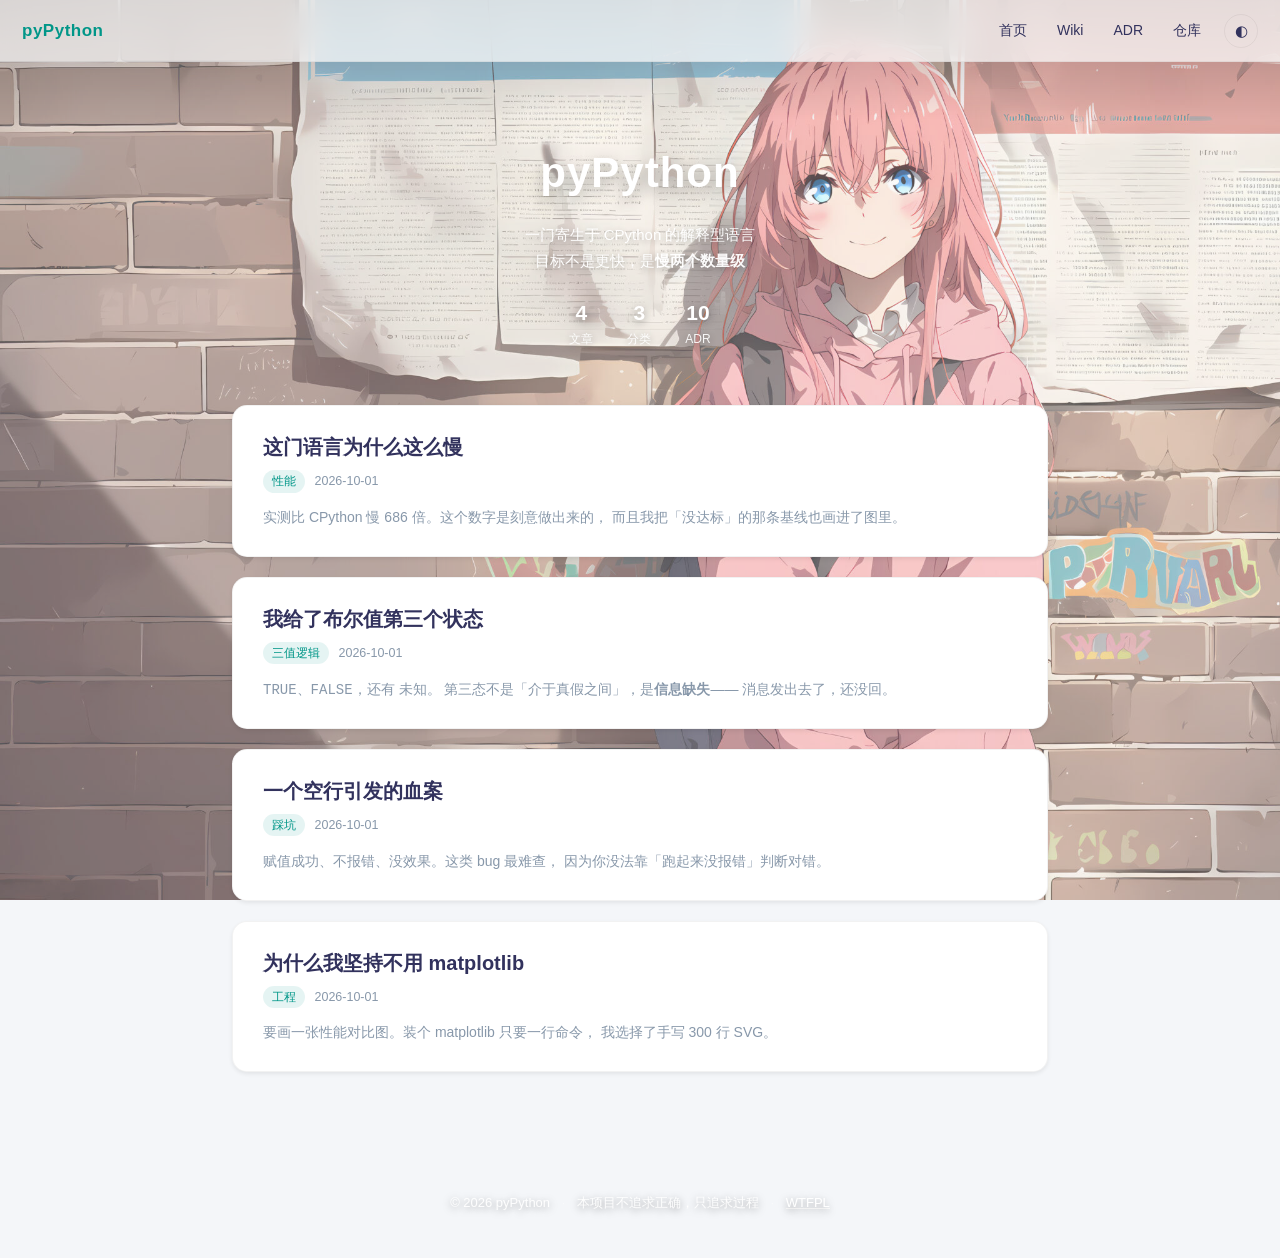
==== index.html @ a948f367 "文档站：首页 + 四篇文章 首页是文章列表，四篇分别讲性能、三值逻辑、踩坑、以及 为什么不用 matplotlib。  内容来自 wiki 和 ADR，但换了博客口吻重讲，不是复制。 数字全部取自 w" ====
<!DOCTYPE html>
<html lang="zh-Hans">
<head>
<meta charset="UTF-8">
<meta name="viewport" content="width=device-width, initial-scale=1">
<title>pyPython</title>
<meta name="description" content="一门寄生于 CPython 的解释型语言。目标是比 CPython 慢两个数量级。">
<link rel="stylesheet" href="assets/style.css">
<script>
/* 深色模式：首次跟随系统偏好，之后记住用户的选择。
   必须在 <head> 里同步执行，否则会闪一下白底再变暗。 */
(function () {
    var saved = null;
    try { saved = localStorage.getItem('pypy-theme'); } catch (e) {}
    var preferDark = window.matchMedia &&
                     window.matchMedia('(prefers-color-scheme: dark)').matches;
    if (saved === 'dark' || (!saved && preferDark)) {
        document.documentElement.classList.add('darkmode');
    }
})();
</script>
</head>
<body>

<div class="top-shade"></div>

<nav class="navbar">
    <a class="brand" href="index.html">pyPython</a>
    <div class="nav-links">
        <a href="index.html">首页</a>
        <a href="https://github.com/Agying3/pyPython/wiki">Wiki</a>
        <a href="https://github.com/Agying3/pyPython/tree/master/docs/decisions">ADR</a>
        <a href="https://github.com/Agying3/pyPython">仓库</a>
        <button class="theme-toggle" id="themeBtn" title="切换深浅色" aria-label="切换深浅色">◐</button>
    </div>
</nav>

<header class="banner">
    <h1 class="banner-title">pyPython</h1>
    <p class="banner-subtitle">
        一门寄生于 CPython 的解释型语言<br>
        目标不是更快，是<strong>慢两个数量级</strong>
    </p>
    <div class="site-state">
        <div class="site-state-item">
            <span class="site-state-item-count">4</span>
            <span class="site-state-item-name">文章</span>
        </div>
        <div class="site-state-item">
            <span class="site-state-item-count">3</span>
            <span class="site-state-item-name">分类</span>
        </div>
        <div class="site-state-item">
            <span class="site-state-item-count">10</span>
            <span class="site-state-item-name">ADR</span>
        </div>
    </div>
</header>

<main class="container">

    <a class="card post" href="posts/why-slow.html">
        <div class="card-body">
            <h2 class="post-title">这门语言为什么这么慢</h2>
            <div class="post-meta">
                <span class="tag">性能</span>
                2026-10-01
            </div>
            <p class="post-excerpt">
                实测比 CPython 慢 686 倍。这个数字是刻意做出来的，
                而且我把「没达标」的那条基线也画进了图里。
            </p>
        </div>
    </a>

    <a class="card post" href="posts/three-valued.html">
        <div class="card-body">
            <h2 class="post-title">我给了布尔值第三个状态</h2>
            <div class="post-meta">
                <span class="tag">三值逻辑</span>
                2026-10-01
            </div>
            <p class="post-excerpt">
                <code>TRUE</code>、<code>FALSE</code>，还有 <code>未知</code>。
                第三态不是「介于真假之间」，是<strong>信息缺失</strong>——
                消息发出去了，还没回。
            </p>
        </div>
    </a>

    <a class="card post" href="posts/blank-line.html">
        <div class="card-body">
            <h2 class="post-title">一个空行引发的血案</h2>
            <div class="post-meta">
                <span class="tag">踩坑</span>
                2026-10-01
            </div>
            <p class="post-excerpt">
                赋值成功、不报错、没效果。这类 bug 最难查，
                因为你没法靠「跑起来没报错」判断对错。
            </p>
        </div>
    </a>

    <a class="card post" href="posts/no-matplotlib.html">
        <div class="card-body">
            <h2 class="post-title">为什么我坚持不用 matplotlib</h2>
            <div class="post-meta">
                <span class="tag">工程</span>
                2026-10-01
            </div>
            <p class="post-excerpt">
                要画一张性能对比图。装个 matplotlib 只要一行命令，
                我选择了手写 300 行 SVG。
            </p>
        </div>
    </a>

</main>

<footer class="footer">
    © 2026 pyPython
    <span class="sep">·</span>
    本项目不追求正确，只追求过程
    <span class="sep">·</span>
    <a href="https://github.com/Agying3/pyPython/blob/master/LICENSE">WTFPL</a>
</footer>

<script>
document.getElementById('themeBtn').addEventListener('click', function () {
    var root = document.documentElement;
    root.classList.toggle('darkmode');
    try {
        localStorage.setItem('pypy-theme',
            root.classList.contains('darkmode') ? 'dark' : 'light');
    } catch (e) {}
});
</script>

</body>
</html>
---- assets/style.css ----
/* ==========================================================================
   pyPython 文档站 —— 样式
   ==========================================================================

   外观参考 Argon（github.com/solstice23/argon-theme，GPL-3.0），
   那是一套 WordPress 主题。这里是**手写的静态复刻**，没有装那个主题。

   #1「`gh-pages` 孤儿分支第一次提交之前切走，整个分支连同文件一起消失」
   {
     曾出现：本文件第一版写完、还没提交就 `git checkout master` 去写 ADR，
             回来发现分支不存在了，CSS 和 ADR 全丢，只能重写
     根因：`checkout --orphan` 建的分支**没有父提交**，在第一次 commit 之前
           不算真实分支；切走时 Git 直接丢弃，工作区也一并清掉
     修法：建完孤儿分支**立刻提交一次**，再做别的
     教训：另一条相关坑方向相反 —— 建完分支后 master 的文件还在磁盘上，
           那时 `git add -A` 会把整个解释器提交进 gh-pages。
           两个坑连在一起：**先清干净，再立刻提交，然后才切走**
   }

   为什么不直接装 Argon：
     1. Argon 是 PHP，跑在 WordPress + MySQL 上，而 GitHub Pages
        **只能托管静态文件** —— 放不了 PHP，也放不了数据库。
     2. 更硬的理由：ADR-0001 定死「纯 Python、无第三方库」。
        文档站装一整套 WordPress，比解释器里引 matplotlib 还过分。
   详见 docs/decisions/0010-文档站静态复刻.md

   视觉参数来自原站（站主同意参考）。注意主色**不是** Argon 的默认值：
     Argon 默认 --themecolor: #5e72e4（蓝紫），原站覆盖成了 #009688（青）。
     HTML 的 <meta name="theme-color"> 里写的是 #5e72e4，那是**默认值**，
     不是实际生效的值 —— 要读自定义 CSS 里的变量覆盖。
   ========================================================================== */

:root {
    --theme: #009688;
    --theme-rgb: 0, 150, 136;
    --card-radius: 15px;
    --bg-card: #ffffff;
    --bg-body: #f4f6f9;
    --text: #32325d;
    --text-sub: #8898aa;
    --border: rgba(0, 0, 0, .05);
    --nav-h: 62px;
    --shadow: 0 .125rem .25rem rgba(0, 0, 0, .075);
    --shadow-lg: 0 15px 35px rgba(50, 50, 93, .1), 0 5px 15px rgba(0, 0, 0, .07);
}

html.darkmode {
    --bg-card: #1e1e2d;
    --bg-body: #151521;
    --text: #e9ecef;
    --text-sub: #8a8a9e;
    --border: rgba(255, 255, 255, .07);
    --shadow: 0 .125rem .25rem rgba(0, 0, 0, .3);
    --shadow-lg: 0 15px 35px rgba(0, 0, 0, .4);
}

* { box-sizing: border-box; }

html { scroll-behavior: smooth; }

body {
    margin: 0;
    min-height: 100vh;
    font-family: -apple-system, BlinkMacSystemFont, "Segoe UI",
                 "PingFang SC", "Hiragino Sans GB", "Microsoft YaHei",
                 "Noto Serif SC", sans-serif;
    font-size: 15px;
    line-height: 1.75;
    color: var(--text);
    background: var(--bg-body);
    -webkit-font-smoothing: antialiased;
}

/* ---------------------------------------------------------------- 背景层

   两张壁纸叠在固定层上，只切 opacity 做交叉淡入。
   {意图：深色模式要自动换成夜景图；用两层 opacity 切换而不是 JS 换
          background-image，因为这样自带 .5s 过渡，且不需要 JS 参与选图}
   这个做法是从原站学来的。 */

body::before,
body::after {
    content: '';
    position: fixed;
    inset: 0;
    z-index: -2;
    background-position: center;
    background-size: cover;
    background-repeat: no-repeat;
    transition: opacity .5s ease;
}

body::before {
    background-image: url("img/day.jpg");
    opacity: .7;
}

body::after {
    background-image: url("img/night.jpg");
    opacity: 0;
}

html.darkmode body::before { opacity: 0; }
html.darkmode body::after  { opacity: .7; }

/* 深色模式压暗背景，否则夜里看太刺眼 */
html.darkmode body::before,
html.darkmode body::after { filter: brightness(.65); }

/* 顶部渐变遮罩：让导航栏文字在任何壁纸上都读得清 */
body > .top-shade {
    position: fixed;
    left: 0;
    right: 0;
    top: 0;
    height: 120px;
    z-index: -1;
    pointer-events: none;
    background: linear-gradient(180deg,
        rgba(0, 0, 0, .28) 0%,
        rgba(0, 0, 0, .16) 35%,
        rgba(0, 0, 0, 0) 100%);
}

/* ---------------------------------------------------------------- 导航栏 */

.navbar {
    position: fixed;
    top: 0;
    left: 0;
    right: 0;
    height: var(--nav-h);
    z-index: 100;
    display: flex;
    align-items: center;
    padding: 0 22px;
    /* 毛玻璃 —— Argon 观感的核心 */
    backdrop-filter: blur(14px);
    -webkit-backdrop-filter: blur(14px);
    background: rgba(255, 255, 255, .72);
    border-bottom: 1px solid var(--border);
    transition: background .3s ease;
}

html.darkmode .navbar { background: rgba(21, 21, 33, .72); }

.navbar .brand {
    font-weight: 700;
    font-size: 17px;
    color: var(--theme);
    text-decoration: none;
    letter-spacing: .5px;
}

.navbar .nav-links {
    margin-left: auto;
    display: flex;
    gap: 4px;
    align-items: center;
}

.navbar .nav-links a {
    color: var(--text);
    text-decoration: none;
    font-size: 14px;
    padding: 7px 13px;
    border-radius: 8px;
    transition: background .2s, color .2s;
}

.navbar .nav-links a:hover {
    background: rgba(var(--theme-rgb), .1);
    color: var(--theme);
}

.theme-toggle {
    background: none;
    border: 1px solid var(--border);
    color: var(--text);
    cursor: pointer;
    width: 34px;
    height: 34px;
    border-radius: 50%;
    font-size: 15px;
    line-height: 1;
    margin-left: 6px;
    transition: background .2s, transform .3s;
}

.theme-toggle:hover {
    background: rgba(var(--theme-rgb), .12);
    transform: rotate(20deg);
}

/* ---------------------------------------------------------------- 页头 */

.banner {
    padding: calc(var(--nav-h) + 74px) 22px 54px;
    text-align: center;
    color: #fff;
}

.banner-title {
    font-size: 42px;
    font-weight: 700;
    margin: 0 0 12px;
    text-shadow: 0 5px 15px rgba(0, 0, 0, .3);
    letter-spacing: 1px;
}

.banner-subtitle {
    font-size: 15px;
    opacity: .95;
    margin: 0;
    text-shadow: 0 2px 8px rgba(0, 0, 0, .3);
}

.site-state {
    display: flex;
    justify-content: center;
    gap: 34px;
    margin-top: 26px;
}

.site-state-item {
    color: #fff;
    text-align: center;
    text-shadow: 0 2px 8px rgba(0, 0, 0, .35);
}

.site-state-item-count {
    display: block;
    font-size: 21px;
    font-weight: 700;
    line-height: 1.2;
}

.site-state-item-name {
    font-size: 12px;
    opacity: .9;
}

/* ---------------------------------------------------------------- 容器 */

.container {
    max-width: 860px;
    margin: 0 auto;
    padding: 0 22px 70px;
}

/* ---------------------------------------------------------------- 卡片 */

.card {
    background: var(--bg-card);
    border: 1px solid var(--border);
    border-radius: var(--card-radius);
    box-shadow: var(--shadow);
    margin-bottom: 20px;
    transition: box-shadow .3s ease, transform .3s ease;
}

.card.post {
    display: block;
    overflow: hidden;
    text-decoration: none;
    color: inherit;
}

.card.post:hover {
    box-shadow: var(--shadow-lg);
    transform: translateY(-3px);
}

.card-body { padding: 26px 30px; }

.post-title {
    font-size: 20px;
    font-weight: 600;
    margin: 0 0 8px;
    color: var(--text);
    line-height: 1.5;
}

.card.post:hover .post-title { color: var(--theme); }

.post-meta {
    font-size: 12.5px;
    color: var(--text-sub);
    margin-bottom: 12px;
}

.post-meta .tag {
    display: inline-block;
    background: rgba(var(--theme-rgb), .1);
    color: var(--theme);
    padding: 1px 9px;
    border-radius: 20px;
    margin-right: 6px;
    font-size: 11.5px;
}

.post-excerpt {
    margin: 0;
    color: var(--text-sub);
    font-size: 14px;
}

/* ---------------------------------------------------------------- 文章页 */

.article {
    background: var(--bg-card);
    border: 1px solid var(--border);
    border-radius: var(--card-radius);
    box-shadow: var(--shadow);
    padding: 42px 48px 48px;
    margin-bottom: 22px;
}

.article-header {
    padding-bottom: 22px;
    margin-bottom: 30px;
    border-bottom: 1px solid var(--border);
}

.article-title {
    font-size: 32px;
    font-weight: 700;
    margin: 0 0 12px;
    line-height: 1.35;
}

.article-body { font-size: 15.5px; }

.article-body h2 {
    font-size: 21px;
    font-weight: 600;
    margin: 38px 0 14px;
    padding-left: 13px;
    border-left: 4px solid var(--theme);
    line-height: 1.4;
}

.article-body h3 {
    font-size: 17px;
    font-weight: 600;
    margin: 28px 0 10px;
}

.article-body p { margin: 0 0 16px; }

.article-body a { color: var(--theme); text-decoration: none; }
.article-body a:hover { text-decoration: underline; }

.article-body ul, .article-body ol { padding-left: 24px; margin: 0 0 16px; }
.article-body li { margin-bottom: 7px; }

.article-body code {
    font-family: "Cascadia Code", Consolas, "SF Mono", Menlo, monospace;
    font-size: .88em;
    background: rgba(var(--theme-rgb), .09);
    color: var(--theme);
    padding: 2px 6px;
    border-radius: 5px;
}

.article-body pre {
    background: #1e1e2d;
    color: #e9ecef;
    padding: 18px 20px;
    border-radius: 10px;
    overflow-x: auto;
    font-size: 13.5px;
    line-height: 1.65;
    margin: 0 0 18px;
}

.article-body pre code {
    background: none;
    color: inherit;
    padding: 0;
    font-size: inherit;
}

.article-body blockquote {
    margin: 0 0 18px;
    padding: 12px 20px;
    border-left: 4px solid var(--theme);
    background: rgba(var(--theme-rgb), .06);
    border-radius: 0 8px 8px 0;
    color: var(--text-sub);
}

.article-body blockquote p:last-child { margin-bottom: 0; }

.article-body table {
    width: 100%;
    border-collapse: collapse;
    margin: 0 0 18px;
    font-size: 14px;
}

.article-body th, .article-body td {
    padding: 9px 13px;
    border: 1px solid var(--border);
    text-align: left;
}

.article-body th {
    background: rgba(var(--theme-rgb), .07);
    font-weight: 600;
}

.article-body img {
    max-width: 100%;
    height: auto;
    border-radius: 10px;
    display: block;
    margin: 0 auto 18px;
}

/* ---------------------------------------------------------------- 页脚 */

.footer {
    text-align: center;
    padding: 30px 22px 44px;
    color: rgba(255, 255, 255, .92);
    font-size: 13px;
    text-shadow: 0 2px 8px rgba(0, 0, 0, .4);
}

.footer a { color: #fff; }

.footer .sep { opacity: .5; margin: 0 8px; }

/* ---------------------------------------------------------------- 响应式 */

@media (max-width: 720px) {
    .banner { padding-top: calc(var(--nav-h) + 46px); }
    .banner-title { font-size: 30px; }
    .article { padding: 28px 22px 32px; }
    .article-title { font-size: 24px; }
    .card-body { padding: 20px 22px; }
    .navbar .nav-links a { padding: 6px 9px; font-size: 13px; }
    .site-state { gap: 22px; }
}
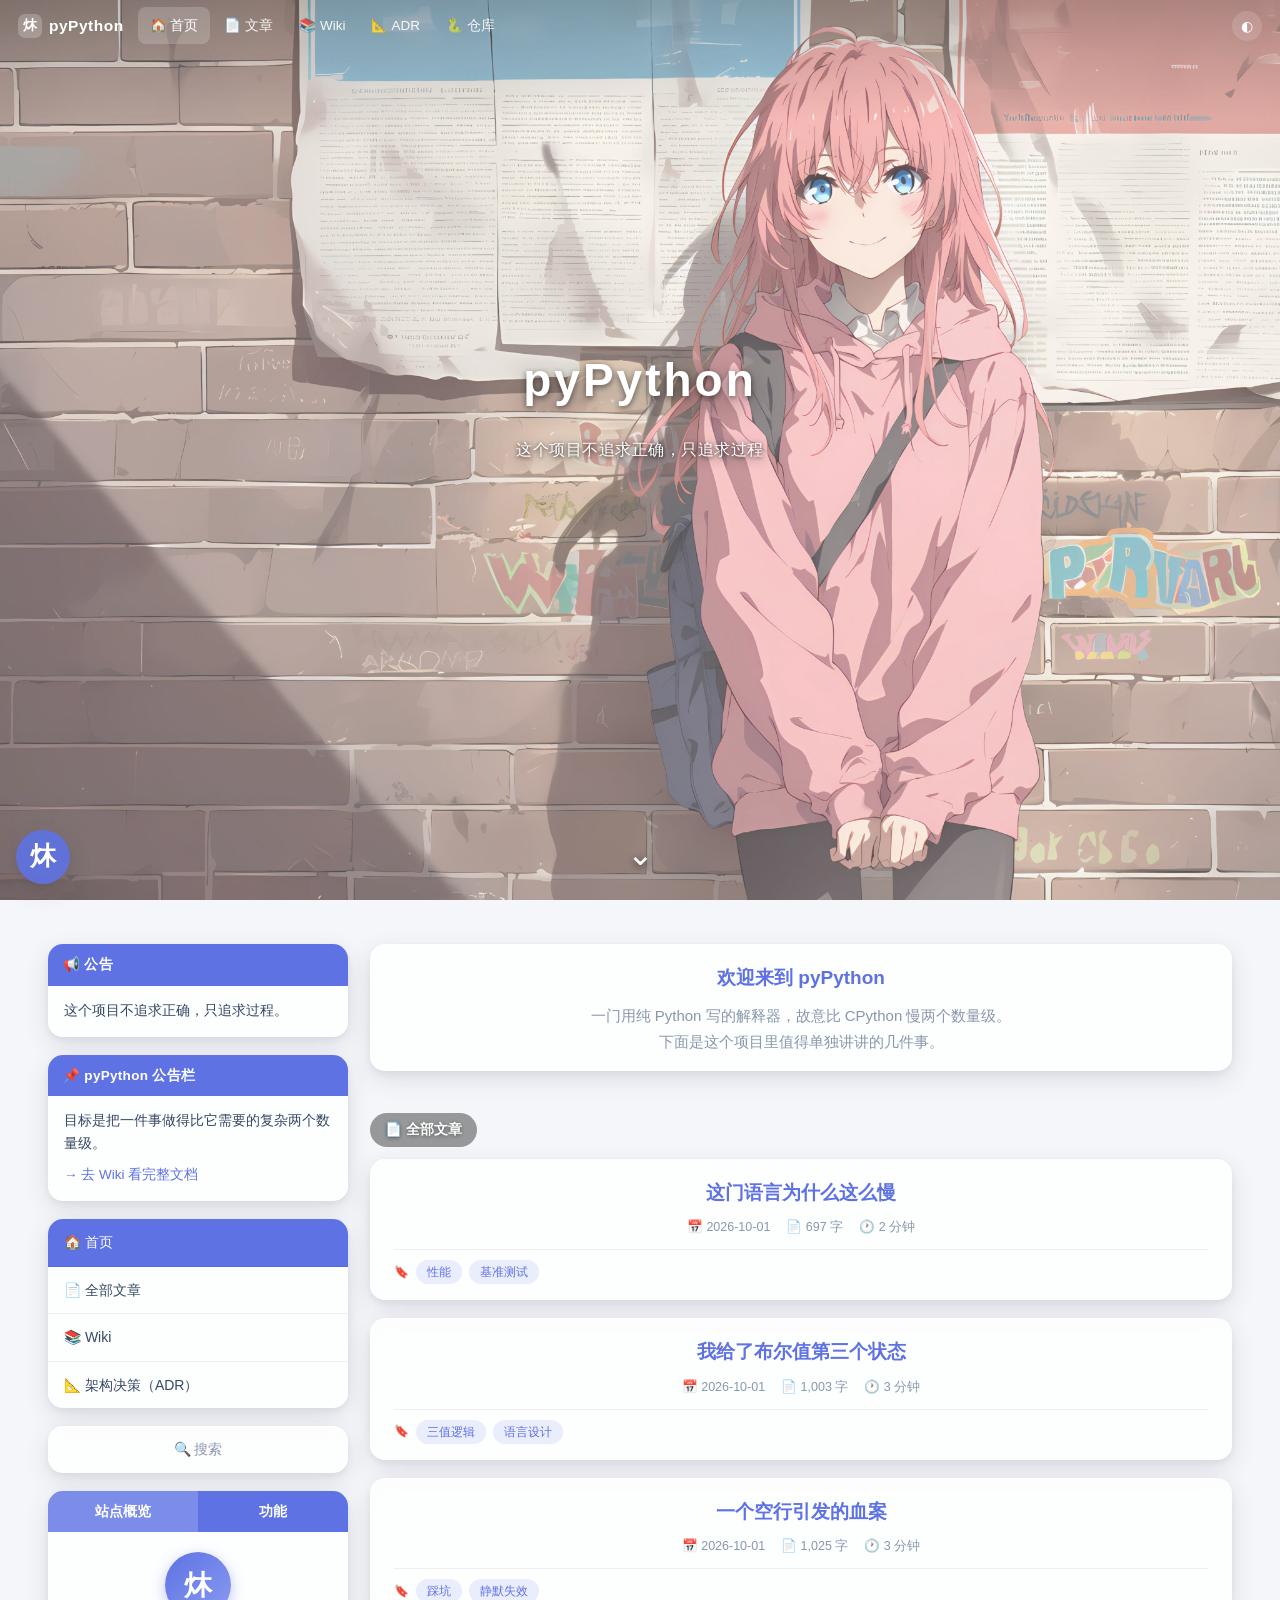
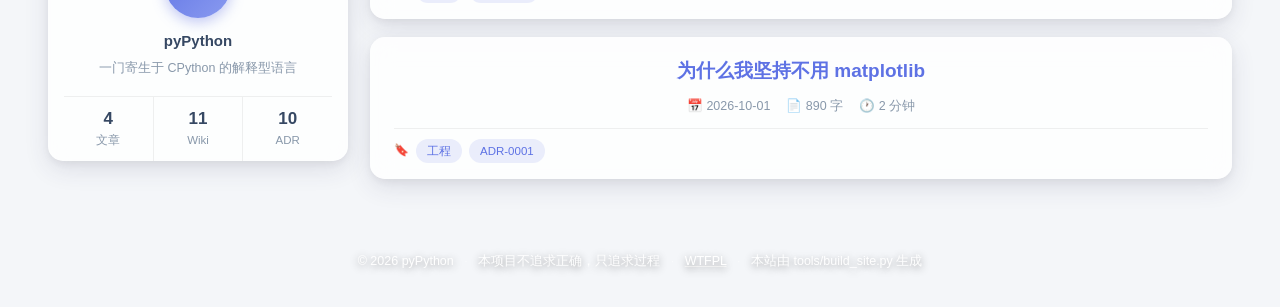
==== commit bdce5675: "首页加整屏封面：先看到壁纸和标题，往下滑才露出内容 用户指出参考站的第一屏是**一整屏壁纸**，中间只有站点标题和 一个向下的箭头，往下滑才露出左栏和文章列表。原来我这里一上来 就是内容，少了这一屏。" ====
--- a/index.html
+++ b/index.html
@@ -7,7 +7,7 @@
 <meta name="description" content="一门寄生于 CPython 的解释型语言。目标是比 CPython 慢两个数量级。">
 <link rel="stylesheet" href="assets/style.css">
 <script>
-/* 深色模式：首次跟随系统偏好，之后记住用户的选择。
+/* 深色模式：首次跟随系统偏好，之后记住选择。
    必须在 <head> 里同步执行，否则会闪一下白底再变暗。 */
 (function () {
     var saved = null;
@@ -20,103 +20,146 @@
 })();
 </script>
 </head>
-<body>
+<body class="has-cover">
+
+<!-- 页面骨架：这个文件是**唯一**一份布局。
+     左栏、导航、页脚都在这里，所有页面共用。
+     加页面时不用复制粘贴侧边栏 —— 本项目因为"同一份东西抄多份然后漂移"
+     栽过十几次，所以宁可加一个构建脚本。 -->
 
 <div class="top-shade"></div>
+<header class="cover">
+    <h1 class="cover-title">pyPython</h1>
+    <p class="cover-sub">这个项目不追求正确，只追求过程</p>
+    <a class="cover-scroll" href="#main" aria-label="向下滚动">⌄</a>
+</header>
+
 
 <nav class="navbar">
-    <a class="brand" href="index.html">pyPython</a>
+    <a class="brand" href="index.html">
+        <span class="logo">炑</span><span class="name">pyPython</span>
+    </a>
     <div class="nav-links">
-        <a href="index.html">首页</a>
-        <a href="https://github.com/Agying3/pyPython/wiki">Wiki</a>
-        <a href="https://github.com/Agying3/pyPython/tree/master/docs/decisions">ADR</a>
-        <a href="https://github.com/Agying3/pyPython">仓库</a>
+        <a href="index.html" class="active">🏠 首页</a>
+        <a href="index.html#posts">📄 文章</a>
+        <a href="https://github.com/Agying3/pyPython/wiki">📚 Wiki</a>
+        <a href="https://github.com/Agying3/pyPython/tree/master/docs/decisions">📐 ADR</a>
+        <a href="https://github.com/Agying3/pyPython">🐍 仓库</a>
+    </div>
+    <div class="nav-right">
         <button class="theme-toggle" id="themeBtn" title="切换深浅色" aria-label="切换深浅色">◐</button>
     </div>
 </nav>
 
-<header class="banner">
-    <h1 class="banner-title">pyPython</h1>
-    <p class="banner-subtitle">
-        一门寄生于 CPython 的解释型语言<br>
-        目标不是更快，是<strong>慢两个数量级</strong>
-    </p>
-    <div class="site-state">
-        <div class="site-state-item">
-            <span class="site-state-item-count">4</span>
-            <span class="site-state-item-name">文章</span>
+<div class="layout" id="main">
+
+    <aside class="sidebar">
+
+        <div class="widget">
+            <div class="widget-head">📢 公告</div>
+            <div class="widget-body">
+                <p>这个项目不追求正确，只追求过程。</p>
+            </div>
         </div>
-        <div class="site-state-item">
-            <span class="site-state-item-count">3</span>
-            <span class="site-state-item-name">分类</span>
+
+        <div class="widget">
+            <div class="widget-head">📌 pyPython 公告栏</div>
+            <div class="widget-body">
+                <p>目标是把一件事做得比它需要的复杂两个数量级。</p>
+                <p><a href="https://github.com/Agying3/pyPython/wiki">→ 去 Wiki 看完整文档</a></p>
+            </div>
         </div>
-        <div class="site-state-item">
-            <span class="site-state-item-count">10</span>
-            <span class="site-state-item-name">ADR</span>
+
+        <nav class="side-nav">
+            <a href="index.html" class="active">🏠 首页</a>
+            <a href="index.html#posts">📄 全部文章</a>
+            <a href="https://github.com/Agying3/pyPython/wiki">📚 Wiki</a>
+            <a href="https://github.com/Agying3/pyPython/tree/master/docs/decisions">📐 架构决策（ADR）</a>
+        </nav>
+
+        <a class="search-btn"
+           href="https://github.com/search?q=repo%3AAgying3%2FpyPython&type=code">🔍 搜索</a>
+
+        <div class="widget">
+            <div class="overview-tabs">
+                <span class="on">站点概览</span>
+                <span>功能</span>
+            </div>
+            <div class="overview-body">
+                <div class="avatar">炑</div>
+                <div class="overview-name">pyPython</div>
+                <div class="overview-bio">一门寄生于 CPython 的解释型语言</div>
+                <div class="overview-stats">
+                    <a href="index.html#posts">
+                        <span class="num">4</span>文章
+                    </a>
+                    <a href="https://github.com/Agying3/pyPython/wiki">
+                        <span class="num">11</span>Wiki
+                    </a>
+                    <a href="https://github.com/Agying3/pyPython/tree/master/docs/decisions">
+                        <span class="num">10</span>ADR
+                    </a>
+                </div>
+            </div>
         </div>
-    </div>
-</header>
 
-<main class="container">
+    </aside>
 
-    <a class="card post" href="posts/why-slow.html">
-        <div class="card-body">
-            <h2 class="post-title">这门语言为什么这么慢</h2>
-            <div class="post-meta">
-                <span class="tag">性能</span>
-                2026-10-01
-            </div>
-            <p class="post-excerpt">
-                实测比 CPython 慢 686 倍。这个数字是刻意做出来的，
-                而且我把「没达标」的那条基线也画进了图里。
+    <main class="content">
+        <div class="post-card">
+            <h2 class="post-title plain" style="text-align:center;">
+                欢迎来到 pyPython
+            </h2>
+            <p style="text-align:center;color:var(--text-sub);margin:0;">
+                一门用纯 Python 写的解释器，故意比 CPython 慢两个数量级。<br>
+                下面是这个项目里值得单独讲讲的几件事。
             </p>
         </div>
-    </a>
 
-    <a class="card post" href="posts/three-valued.html">
-        <div class="card-body">
-            <h2 class="post-title">我给了布尔值第三个状态</h2>
+        <h2 id="posts" class="section-title">📄 全部文章</h2>
+
+        <a class="post-card" href="posts/why-slow.html">
+            <h3 class="post-title">这门语言为什么这么慢</h3>
             <div class="post-meta">
-                <span class="tag">三值逻辑</span>
-                2026-10-01
+                <span class="m">📅 2026-10-01</span>
+                <span class="m">📄 697 字</span>
+                <span class="m">🕐 2 分钟</span>
             </div>
-            <p class="post-excerpt">
-                <code>TRUE</code>、<code>FALSE</code>，还有 <code>未知</code>。
-                第三态不是「介于真假之间」，是<strong>信息缺失</strong>——
-                消息发出去了，还没回。
-            </p>
-        </div>
-    </a>
+            <div class="post-tags">🔖 <span class="tag">性能</span><span class="tag">基准测试</span></div>
+        </a>
+        <a class="post-card" href="posts/three-valued.html">
+            <h3 class="post-title">我给了布尔值第三个状态</h3>
+            <div class="post-meta">
+                <span class="m">📅 2026-10-01</span>
+                <span class="m">📄 1,003 字</span>
+                <span class="m">🕐 3 分钟</span>
+            </div>
+            <div class="post-tags">🔖 <span class="tag">三值逻辑</span><span class="tag">语言设计</span></div>
+        </a>
+        <a class="post-card" href="posts/blank-line.html">
+            <h3 class="post-title">一个空行引发的血案</h3>
+            <div class="post-meta">
+                <span class="m">📅 2026-10-01</span>
+                <span class="m">📄 1,025 字</span>
+                <span class="m">🕐 3 分钟</span>
+            </div>
+            <div class="post-tags">🔖 <span class="tag">踩坑</span><span class="tag">静默失效</span></div>
+        </a>
+        <a class="post-card" href="posts/no-matplotlib.html">
+            <h3 class="post-title">为什么我坚持不用 matplotlib</h3>
+            <div class="post-meta">
+                <span class="m">📅 2026-10-01</span>
+                <span class="m">📄 890 字</span>
+                <span class="m">🕐 2 分钟</span>
+            </div>
+            <div class="post-tags">🔖 <span class="tag">工程</span><span class="tag">ADR-0001</span></div>
+        </a>
 
-    <a class="card post" href="posts/blank-line.html">
-        <div class="card-body">
-            <h2 class="post-title">一个空行引发的血案</h2>
-            <div class="post-meta">
-                <span class="tag">踩坑</span>
-                2026-10-01
-            </div>
-            <p class="post-excerpt">
-                赋值成功、不报错、没效果。这类 bug 最难查，
-                因为你没法靠「跑起来没报错」判断对错。
-            </p>
-        </div>
-    </a>
+    </main>
 
-    <a class="card post" href="posts/no-matplotlib.html">
-        <div class="card-body">
-            <h2 class="post-title">为什么我坚持不用 matplotlib</h2>
-            <div class="post-meta">
-                <span class="tag">工程</span>
-                2026-10-01
-            </div>
-            <p class="post-excerpt">
-                要画一张性能对比图。装个 matplotlib 只要一行命令，
-                我选择了手写 300 行 SVG。
-            </p>
-        </div>
-    </a>
+</div>
 
-</main>
+<div class="mascot" title="炑">炑</div>
 
 <footer class="footer">
     © 2026 pyPython
@@ -124,6 +167,8 @@
     本项目不追求正确，只追求过程
     <span class="sep">·</span>
     <a href="https://github.com/Agying3/pyPython/blob/master/LICENSE">WTFPL</a>
+    <span class="sep">·</span>
+    本站由 tools/build_site.py 生成
 </footer>
 
 <script>
@@ -135,6 +180,19 @@
             root.classList.contains('darkmode') ? 'dark' : 'light');
     } catch (e) {}
 });
+
+/* 有封面的页面：导航栏一开始透明叠在壁纸上，往下滑过一段才变实色。
+   没有封面的页面（文章页）导航栏一直是实色，不需要这段。 */
+(function () {
+    var nav = document.querySelector('.navbar');
+    if (!nav || !document.body.classList.contains('has-cover')) return;
+    var onScroll = function () {
+        if (window.scrollY > 60) nav.classList.add('scrolled');
+        else nav.classList.remove('scrolled');
+    };
+    window.addEventListener('scroll', onScroll, { passive: true });
+    onScroll();
+})();
 </script>
 
 </body>
--- a/assets/style.css
+++ b/assets/style.css
@@ -2,61 +2,77 @@
    pyPython 文档站 —— 样式
    ==========================================================================
 
-   外观参考 Argon（github.com/solstice23/argon-theme，GPL-3.0），
-   那是一套 WordPress 主题。这里是**手写的静态复刻**，没有装那个主题。
-
-   #1「`gh-pages` 孤儿分支第一次提交之前切走，整个分支连同文件一起消失」
+   @ADR-0010：文档站用静态复刻而非博客系统；见 docs/decisions/0010-文档站静态复刻.md
+   {意图：Argon 是 PHP + WordPress，Pages 只能托管静态文件，物理上装不了；
+          更硬的理由是 ADR-0001 禁止第三方依赖。
+          取舍：加文章要跑一次构建脚本，换来零依赖、布局只有一份}
+
+   外观参考 xing.xo.je（站主同意）。原站用的是 Argon 主题的观感：
+   左栏信息面板 + 右侧半透明卡片 + 顶部半透明导航。
+
+   #41「把 CSS 注释里的示例当成真实配置，主色抄错了」
    {
-     曾出现：本文件第一版写完、还没提交就 `git checkout master` 去写 ADR，
-             回来发现分支不存在了，CSS 和 ADR 全丢，只能重写
-     根因：`checkout --orphan` 建的分支**没有父提交**，在第一次 commit 之前
-           不算真实分支；切走时 Git 直接丢弃，工作区也一并清掉
-     修法：建完孤儿分支**立刻提交一次**，再做别的
-     教训：另一条相关坑方向相反 —— 建完分支后 master 的文件还在磁盘上，
-           那时 `git add -A` 会把整个解释器提交进 gh-pages。
-           两个坑连在一起：**先清干净，再立刻提交，然后才切走**
+     曾出现：我把主色写成 #009688（青），而原站实际是 #5e72e4（紫）。
+             直到截了图对比才发现：导航栏、栏目标题、文章标题全是紫的
+     根因：原站自定义 CSS 里有这么一段（下面把 CSS 注释符号写成「」，
+           因为 CSS 的块注释不能嵌套 —— 我第一版真写成了嵌套注释，
+           内层那个结束符号直接把外层提前结束掉，整个样式表就废了。
+           更糟的是我在写这条教训时，又在同一段注释里打了那两个字面字符，
+           于是又断了一次。所以这里一律用「」代替）——
+             :root {
+                 「也可以用类似于 --color-border-on-foreground-deeper: #009688; 这样的命令」
+                 --color-border-on-foreground-deeper: rgba(var(--themecolor-rgbstr));
+             }
+           那个 #009688 是**注释里的示例**，示范语法用的，不是配置。
+           全文只有一处 --themecolor 声明，值是 #5e72e4
+     修法：改成 #5e72e4
+     教训：**注释里的值不是配置。** 同一类错误我在本文件的自检脚本里
+           刚防过一次（检查"没混进默认色"时必须先剥掉注释，否则误报），
+           结果转头自己去读注释了。
+           本项目那条老教训在这里第三次应验：不要猜哪个值生效，读真正生效的那一处
    }
 
-   为什么不直接装 Argon：
-     1. Argon 是 PHP，跑在 WordPress + MySQL 上，而 GitHub Pages
-        **只能托管静态文件** —— 放不了 PHP，也放不了数据库。
-     2. 更硬的理由：ADR-0001 定死「纯 Python、无第三方库」。
-        文档站装一整套 WordPress，比解释器里引 matplotlib 还过分。
-   详见 docs/decisions/0010-文档站静态复刻.md
-
-   视觉参数来自原站（站主同意参考）。注意主色**不是** Argon 的默认值：
-     Argon 默认 --themecolor: #5e72e4（蓝紫），原站覆盖成了 #009688（青）。
-     HTML 的 <meta name="theme-color"> 里写的是 #5e72e4，那是**默认值**，
-     不是实际生效的值 —— 要读自定义 CSS 里的变量覆盖。
+   背景：单张壁纸（波奇酱），深浅色都用它，深色模式压暗。
+   #42「按文件名认定图片内容，把蜡笔小新当成了波奇酱」
+   {
+     曾出现：我把 卧室-夜晚-小新-scaled.jpg 直接当成"蜡笔小新的深夜卧室"，
+             写进 ADR、照搬上站，从没验证过图里画的是什么
+     根因：文件名不是内容。而且当时模型看不了图，只能猜
+     修法：换成 day.jpg（波奇酱，用户确认）
+     教训：**文件名不等于内容。** 看不了图就不要对图里是什么下结论，
+           要么问，要么把候选摆出来让人挑
+   }
    ========================================================================== */
 
 :root {
-    --theme: #009688;
-    --theme-rgb: 0, 150, 136;
+    --theme: #5e72e4;
+    --theme-rgb: 94, 114, 228;
+    --theme-dark: #4c5fd7;
     --card-radius: 15px;
-    --bg-card: #ffffff;
+    --card-bg: rgba(255, 255, 255, .82);
+    --card-bg-solid: #ffffff;
     --bg-body: #f4f6f9;
-    --text: #32325d;
+    --text: #364863;
     --text-sub: #8898aa;
-    --border: rgba(0, 0, 0, .05);
-    --nav-h: 62px;
+    --border: rgba(0, 0, 0, .06);
+    --nav-h: 52px;
+    --side-w: 300px;
     --shadow: 0 .125rem .25rem rgba(0, 0, 0, .075);
-    --shadow-lg: 0 15px 35px rgba(50, 50, 93, .1), 0 5px 15px rgba(0, 0, 0, .07);
+    --shadow-lg: 0 8px 24px rgba(50, 50, 93, .12), 0 3px 10px rgba(0, 0, 0, .06);
 }
 
 html.darkmode {
-    --bg-card: #1e1e2d;
+    --card-bg: rgba(30, 30, 45, .82);
+    --card-bg-solid: #1e1e2d;
     --bg-body: #151521;
-    --text: #e9ecef;
+    --text: #d8dce8;
     --text-sub: #8a8a9e;
-    --border: rgba(255, 255, 255, .07);
-    --shadow: 0 .125rem .25rem rgba(0, 0, 0, .3);
-    --shadow-lg: 0 15px 35px rgba(0, 0, 0, .4);
+    --border: rgba(255, 255, 255, .08);
+    --shadow: 0 .125rem .25rem rgba(0, 0, 0, .35);
+    --shadow-lg: 0 8px 24px rgba(0, 0, 0, .45);
 }
 
 * { box-sizing: border-box; }
-
-html { scroll-behavior: smooth; }
 
 body {
     margin: 0;
@@ -73,41 +89,25 @@
 
 /* ---------------------------------------------------------------- 背景层
 
-   两张壁纸叠在固定层上，只切 opacity 做交叉淡入。
-   {意图：深色模式要自动换成夜景图；用两层 opacity 切换而不是 JS 换
-          background-image，因为这样自带 .5s 过渡，且不需要 JS 参与选图}
-   这个做法是从原站学来的。 */
-
-body::before,
-body::after {
+   单张壁纸固定铺满。深色模式只是压暗，不换图。
+   {意图：用户要波奇酱，不要那张蜡笔小新的卧室图；所以深浅色共用一张} */
+
+body::before {
     content: '';
     position: fixed;
     inset: 0;
     z-index: -2;
-    background-position: center;
-    background-size: cover;
-    background-repeat: no-repeat;
-    transition: opacity .5s ease;
-}
-
-body::before {
-    background-image: url("img/day.jpg");
+    background: url("img/bg.jpg") center/cover no-repeat;
     opacity: .7;
-}
-
-body::after {
-    background-image: url("img/night.jpg");
-    opacity: 0;
-}
-
-html.darkmode body::before { opacity: 0; }
-html.darkmode body::after  { opacity: .7; }
-
-/* 深色模式压暗背景，否则夜里看太刺眼 */
-html.darkmode body::before,
-html.darkmode body::after { filter: brightness(.65); }
-
-/* 顶部渐变遮罩：让导航栏文字在任何壁纸上都读得清 */
+    transition: opacity .5s ease, filter .5s ease;
+}
+
+html.darkmode body::before {
+    opacity: .55;
+    filter: brightness(.62);
+}
+
+/* 顶部渐变遮罩：让半透明导航栏上的文字在任何壁纸上都读得清 */
 body > .top-shade {
     position: fixed;
     left: 0;
@@ -117,9 +117,7 @@
     z-index: -1;
     pointer-events: none;
     background: linear-gradient(180deg,
-        rgba(0, 0, 0, .28) 0%,
-        rgba(0, 0, 0, .16) 35%,
-        rgba(0, 0, 0, 0) 100%);
+        rgba(0, 0, 0, .22) 0%, rgba(0, 0, 0, .12) 40%, rgba(0, 0, 0, 0) 100%);
 }
 
 /* ---------------------------------------------------------------- 导航栏 */
@@ -133,245 +131,573 @@
     z-index: 100;
     display: flex;
     align-items: center;
-    padding: 0 22px;
-    /* 毛玻璃 —— Argon 观感的核心 */
+    padding: 0 18px;
     backdrop-filter: blur(14px);
     -webkit-backdrop-filter: blur(14px);
-    background: rgba(255, 255, 255, .72);
-    border-bottom: 1px solid var(--border);
+    /* 主题色半透明 —— 参考图里导航栏是带色彩的一层，不是白的 */
+    background: rgba(var(--theme-rgb), .78);
+    border-bottom: 1px solid rgba(255, 255, 255, .12);
     transition: background .3s ease;
 }
 
-html.darkmode .navbar { background: rgba(21, 21, 33, .72); }
-
 .navbar .brand {
+    color: #fff;
     font-weight: 700;
-    font-size: 17px;
-    color: var(--theme);
+    font-size: 15.5px;
     text-decoration: none;
     letter-spacing: .5px;
+    display: flex;
+    align-items: center;
+    gap: 7px;
+    margin-right: 14px;
+}
+
+.navbar .brand .logo {
+    width: 24px;
+    height: 24px;
+    border-radius: 7px;
+    background: rgba(255, 255, 255, .22);
+    display: flex;
+    align-items: center;
+    justify-content: center;
+    font-size: 14px;
+    font-weight: 700;
 }
 
 .navbar .nav-links {
+    display: flex;
+    gap: 2px;
+    align-items: center;
+}
+
+.navbar .nav-links a {
+    color: rgba(255, 255, 255, .92);
+    text-decoration: none;
+    font-size: 13.5px;
+    padding: 7px 12px;
+    border-radius: 8px;
+    display: flex;
+    align-items: center;
+    gap: 5px;
+    transition: background .2s;
+    white-space: nowrap;
+}
+
+.navbar .nav-links a:hover,
+.navbar .nav-links a.active {
+    background: rgba(255, 255, 255, .18);
+    color: #fff;
+}
+
+.navbar .nav-right {
     margin-left: auto;
     display: flex;
-    gap: 4px;
-    align-items: center;
-}
-
-.navbar .nav-links a {
+    align-items: center;
+    gap: 6px;
+}
+
+.theme-toggle {
+    background: rgba(255, 255, 255, .14);
+    border: none;
+    color: #fff;
+    cursor: pointer;
+    width: 30px;
+    height: 30px;
+    border-radius: 50%;
+    font-size: 14px;
+    line-height: 1;
+    transition: background .2s, transform .3s;
+}
+
+.theme-toggle:hover {
+    background: rgba(255, 255, 255, .26);
+    transform: rotate(20deg);
+}
+
+/* ---------------------------------------------------------------- 封面
+
+   参考站的第一屏是**一整屏壁纸**，中间只有站点标题，底下有个向下的箭头，
+   往下滑才露出左栏和文章列表。
+
+   @ADR-0010 第 6 条：这个封面**只在首页**出现，文章页不放 ——
+   读者点进来是要看内容的，再让他滑一屏是浪费他时间。 */
+
+.cover {
+    min-height: 100vh;
+    display: flex;
+    flex-direction: column;
+    align-items: center;
+    justify-content: center;
+    text-align: center;
+    padding: 0 22px 96px;
+    color: #fff;
+    position: relative;
+}
+
+.cover-title {
+    font-size: 46px;
+    font-weight: 700;
+    margin: 0 0 16px;
+    letter-spacing: 3px;
+    /* 两层阴影：近处一层保证边缘清楚，远处一层把字从背景里拉出来。
+       壁纸浅色区域（比如那面砖墙）上，只靠一层柔和阴影读不清。 */
+    text-shadow: 0 2px 6px rgba(0, 0, 0, .55), 0 8px 30px rgba(0, 0, 0, .5);
+}
+
+.cover-sub {
+    font-size: 16px;
+    margin: 0;
+    opacity: .98;
+    letter-spacing: .5px;
+    text-shadow: 0 1px 4px rgba(0, 0, 0, .8), 0 3px 16px rgba(0, 0, 0, .6);
+}
+
+/* 向下的箭头。
+   {意图：整屏壁纸容易让人以为是张图、不滑就走了，箭头是"下面还有东西"的提示} */
+.cover-scroll {
+    position: absolute;
+    left: 0;
+    right: 0;
+    bottom: 30px;
+    text-align: center;
+    color: #fff;
+    font-size: 32px;
+    line-height: 1;
+    text-decoration: none;
+    opacity: .95;
+    text-shadow: 0 2px 8px rgba(0, 0, 0, .75);
+    animation: cover-bounce 2.1s ease-in-out infinite;
+}
+
+.cover-scroll:hover { opacity: 1; }
+
+@keyframes cover-bounce {
+    0%, 100% { transform: translateY(0); }
+    50%      { transform: translateY(11px); }
+}
+
+@media (prefers-reduced-motion: reduce) {
+    .cover-scroll { animation: none; }
+}
+
+/* 有封面的页面：导航栏一开始透明（叠在壁纸上），滑过封面才变实色。
+   参考站就是这个行为。 */
+body.has-cover .navbar {
+    background: transparent;
+    border-bottom-color: transparent;
+    backdrop-filter: none;
+    -webkit-backdrop-filter: none;
+}
+
+body.has-cover .navbar.scrolled {
+    background: rgba(var(--theme-rgb), .82);
+    border-bottom-color: rgba(255, 255, 255, .12);
+    backdrop-filter: blur(14px);
+    -webkit-backdrop-filter: blur(14px);
+}
+
+/* 封面已经占满一屏，内容区不用再躲导航栏 */
+body.has-cover .layout {
+    padding-top: 44px;
+}
+
+/* ---------------------------------------------------------------- 布局骨架
+
+   左栏 300px + 右侧自适应。参考图就是这个结构。 */
+
+.layout {
+    display: flex;
+    gap: 22px;
+    max-width: 1220px;
+    margin: 0 auto;
+    padding: calc(var(--nav-h) + 26px) 18px 40px;
+    align-items: flex-start;
+}
+
+.sidebar {
+    width: var(--side-w);
+    flex-shrink: 0;
+    position: sticky;
+    top: calc(var(--nav-h) + 26px);
+}
+
+.content { flex: 1; min-width: 0; }
+
+/* ---------------------------------------------------------------- 左栏组件 */
+
+.widget {
+    border-radius: var(--card-radius);
+    overflow: hidden;
+    box-shadow: var(--shadow-lg);
+    margin-bottom: 18px;
+    backdrop-filter: blur(10px);
+    -webkit-backdrop-filter: blur(10px);
+}
+
+.widget-head {
+    background: var(--theme);
+    color: #fff;
+    font-size: 13.5px;
+    font-weight: 600;
+    padding: 9px 15px;
+    display: flex;
+    align-items: center;
+    gap: 7px;
+    letter-spacing: .3px;
+}
+
+.widget-body {
+    background: var(--card-bg);
+    padding: 14px 16px;
+    font-size: 13.5px;
+    line-height: 1.7;
+}
+
+.widget-body p { margin: 0 0 8px; }
+.widget-body p:last-child { margin-bottom: 0; }
+
+.widget-body a { color: var(--theme); text-decoration: none; }
+.widget-body a:hover { text-decoration: underline; }
+
+/* 左栏导航列表 */
+.side-nav {
+    background: var(--card-bg);
+    border-radius: var(--card-radius);
+    overflow: hidden;
+    box-shadow: var(--shadow-lg);
+    margin-bottom: 18px;
+    backdrop-filter: blur(10px);
+    -webkit-backdrop-filter: blur(10px);
+}
+
+.side-nav a {
+    display: flex;
+    align-items: center;
+    gap: 9px;
+    padding: 11px 16px;
     color: var(--text);
     text-decoration: none;
     font-size: 14px;
-    padding: 7px 13px;
-    border-radius: 8px;
+    border-bottom: 1px solid var(--border);
     transition: background .2s, color .2s;
 }
 
-.navbar .nav-links a:hover {
+.side-nav a:last-child { border-bottom: none; }
+
+.side-nav a:hover {
     background: rgba(var(--theme-rgb), .1);
     color: var(--theme);
 }
 
-.theme-toggle {
-    background: none;
-    border: 1px solid var(--border);
+/* 当前页高亮。
+   #44「左栏的选中高亮一直不生效，但谁也不报错」
+   {
+     曾出现：首页/文章页的左栏里，当前那一项没有高亮
+     根因：构建脚本给导航和左栏都输出 class="active"，但 CSS 里
+           左栏这条规则写的是 .current。选择器不匹配 = 静默失效，
+           页面照常渲染，只是那一项没变色
+     修法：两个类名都认
+     教训：**选择器和生成代码之间的约定，是一份隐式的"两份副本"。**
+           改类名时两边都要动，而漏改的那一边不会报错。
+           本项目栽过十几次的就是这一类
+   } */
+.side-nav a.active,
+.side-nav a.current {
+    background: var(--theme);
+    color: #fff;
+}
+
+.side-nav a.active:hover,
+.side-nav a.current:hover {
+    background: var(--theme);
+    color: #fff;
+}
+
+/* 搜索按钮 */
+.search-btn {
+    display: flex;
+    align-items: center;
+    justify-content: center;
+    gap: 8px;
+    width: 100%;
+    padding: 11px;
+    margin-bottom: 18px;
+    background: var(--card-bg);
+    border: none;
+    border-radius: var(--card-radius);
+    box-shadow: var(--shadow-lg);
+    color: var(--text-sub);
+    font-size: 14px;
+    font-family: inherit;
+    cursor: pointer;
+    text-decoration: none;
+    backdrop-filter: blur(10px);
+    -webkit-backdrop-filter: blur(10px);
+    transition: color .2s, background .2s;
+}
+
+.search-btn:hover {
+    color: var(--theme);
+    background: var(--card-bg-solid);
+}
+
+/* 站点概览：头像 + 签名 + 三个统计 */
+.overview-tabs {
+    display: flex;
+    background: var(--theme);
+    color: #fff;
+    font-size: 13.5px;
+}
+
+.overview-tabs span {
+    padding: 9px 0;
+    text-align: center;
+    flex: 1;
+    font-weight: 600;
+}
+
+.overview-tabs span.on { background: rgba(255, 255, 255, .18); }
+
+.overview-body {
+    background: var(--card-bg);
+    padding: 20px 16px 0;
+    text-align: center;
+    backdrop-filter: blur(10px);
+    -webkit-backdrop-filter: blur(10px);
+}
+
+.avatar {
+    width: 66px;
+    height: 66px;
+    border-radius: 50%;
+    margin: 0 auto 10px;
+    background: linear-gradient(135deg, var(--theme), #8a9bf0);
+    color: #fff;
+    display: flex;
+    align-items: center;
+    justify-content: center;
+    font-size: 28px;
+    font-weight: 700;
+    box-shadow: 0 4px 14px rgba(var(--theme-rgb), .4);
+}
+
+.overview-name {
+    font-size: 15px;
+    font-weight: 600;
+    margin-bottom: 4px;
+}
+
+.overview-bio {
+    font-size: 12.5px;
+    color: var(--text-sub);
+    margin-bottom: 16px;
+}
+
+.overview-stats {
+    display: flex;
+    border-top: 1px solid var(--border);
+}
+
+.overview-stats a {
+    flex: 1;
+    padding: 11px 4px;
+    text-decoration: none;
+    color: var(--text-sub);
+    font-size: 11.5px;
+    border-right: 1px solid var(--border);
+    transition: color .2s;
+}
+
+.overview-stats a:last-child { border-right: none; }
+.overview-stats a:hover { color: var(--theme); }
+
+.overview-stats .num {
+    display: block;
+    font-size: 17px;
+    font-weight: 700;
     color: var(--text);
-    cursor: pointer;
-    width: 34px;
-    height: 34px;
+    line-height: 1.3;
+}
+
+/* 左下角吉祥物（参考图里有个小人；这里用项目的字「炑」） */
+.mascot {
+    position: fixed;
+    left: 16px;
+    bottom: 16px;
+    width: 54px;
+    height: 54px;
     border-radius: 50%;
-    font-size: 15px;
-    line-height: 1;
-    margin-left: 6px;
-    transition: background .2s, transform .3s;
-}
-
-.theme-toggle:hover {
-    background: rgba(var(--theme-rgb), .12);
-    transform: rotate(20deg);
-}
-
-/* ---------------------------------------------------------------- 页头 */
-
-.banner {
-    padding: calc(var(--nav-h) + 74px) 22px 54px;
-    text-align: center;
-    color: #fff;
-}
-
-.banner-title {
-    font-size: 42px;
+    background: rgba(var(--theme-rgb), .9);
+    color: #fff;
+    font-size: 26px;
     font-weight: 700;
-    margin: 0 0 12px;
-    text-shadow: 0 5px 15px rgba(0, 0, 0, .3);
-    letter-spacing: 1px;
-}
-
-.banner-subtitle {
-    font-size: 15px;
-    opacity: .95;
-    margin: 0;
-    text-shadow: 0 2px 8px rgba(0, 0, 0, .3);
-}
-
-.site-state {
-    display: flex;
+    display: flex;
+    align-items: center;
     justify-content: center;
-    gap: 34px;
-    margin-top: 26px;
-}
-
-.site-state-item {
-    color: #fff;
-    text-align: center;
-    text-shadow: 0 2px 8px rgba(0, 0, 0, .35);
-}
-
-.site-state-item-count {
+    box-shadow: var(--shadow-lg);
+    cursor: default;
+    z-index: 90;
+    backdrop-filter: blur(6px);
+    transition: transform .3s;
+}
+
+.mascot:hover { transform: scale(1.08) rotate(-6deg); }
+
+/* ---------------------------------------------------------------- 文章卡片 */
+
+.post-card {
+    background: var(--card-bg);
+    border-radius: var(--card-radius);
+    box-shadow: var(--shadow-lg);
+    padding: 20px 24px 16px;
+    margin-bottom: 18px;
+    backdrop-filter: blur(12px);
+    -webkit-backdrop-filter: blur(12px);
+    transition: box-shadow .3s ease, transform .3s ease;
+}
+
+/* 列表页的卡片整块可点，悬停浮起 */
+a.post-card {
     display: block;
-    font-size: 21px;
-    font-weight: 700;
-    line-height: 1.2;
-}
-
-.site-state-item-name {
-    font-size: 12px;
-    opacity: .9;
-}
-
-/* ---------------------------------------------------------------- 容器 */
-
-.container {
-    max-width: 860px;
-    margin: 0 auto;
-    padding: 0 22px 70px;
-}
-
-/* ---------------------------------------------------------------- 卡片 */
-
-.card {
-    background: var(--bg-card);
-    border: 1px solid var(--border);
-    border-radius: var(--card-radius);
-    box-shadow: var(--shadow);
-    margin-bottom: 20px;
-    transition: box-shadow .3s ease, transform .3s ease;
-}
-
-.card.post {
-    display: block;
-    overflow: hidden;
     text-decoration: none;
     color: inherit;
 }
 
-.card.post:hover {
-    box-shadow: var(--shadow-lg);
+a.post-card:hover {
     transform: translateY(-3px);
-}
-
-.card-body { padding: 26px 30px; }
-
-.post-title {
-    font-size: 20px;
+    box-shadow: 0 12px 32px rgba(50, 50, 93, .18);
+}
+
+.post-card .post-title {
+    margin: 0 0 10px;
+    font-size: 19px;
     font-weight: 600;
-    margin: 0 0 8px;
-    color: var(--text);
+    text-align: center;
+    color: var(--theme);
     line-height: 1.5;
 }
 
-.card.post:hover .post-title { color: var(--theme); }
+.post-card .post-title.plain { text-align: left; }
 
 .post-meta {
+    display: flex;
+    justify-content: center;
+    flex-wrap: wrap;
+    gap: 4px 16px;
     font-size: 12.5px;
     color: var(--text-sub);
-    margin-bottom: 12px;
-}
-
-.post-meta .tag {
-    display: inline-block;
-    background: rgba(var(--theme-rgb), .1);
+    margin-bottom: 10px;
+}
+
+.post-meta .m { display: inline-flex; align-items: center; gap: 4px; }
+
+.post-tags {
+    display: flex;
+    align-items: center;
+    gap: 7px;
+    flex-wrap: wrap;
+    font-size: 12px;
+    padding-top: 10px;
+    border-top: 1px solid var(--border);
+    color: var(--text-sub);
+}
+
+.tag {
+    background: rgba(var(--theme-rgb), .12);
     color: var(--theme);
-    padding: 1px 9px;
+    padding: 2px 11px;
     border-radius: 20px;
-    margin-right: 6px;
     font-size: 11.5px;
-}
-
-.post-excerpt {
-    margin: 0;
-    color: var(--text-sub);
-    font-size: 14px;
-}
-
-/* ---------------------------------------------------------------- 文章页 */
-
-.article {
-    background: var(--bg-card);
-    border: 1px solid var(--border);
-    border-radius: var(--card-radius);
-    box-shadow: var(--shadow);
-    padding: 42px 48px 48px;
+    text-decoration: none;
+}
+
+a.tag:hover { background: rgba(var(--theme-rgb), .22); }
+
+/* 分组标题：浮在壁纸上的白色文字读不清，所以给它一个半透明深色底。
+   {意图：这个标题不在卡片里，直接压在壁纸上；纯白字在浅色区域会看不见} */
+.section-title {
+    display: inline-flex;
+    align-items: center;
+    gap: 7px;
+    font-size: 13.5px;
+    font-weight: 600;
+    color: #fff;
+    background: rgba(0, 0, 0, .38);
+    backdrop-filter: blur(8px);
+    -webkit-backdrop-filter: blur(8px);
+    padding: 5px 15px;
+    border-radius: 20px;
+    margin: 24px 0 12px;
+    text-shadow: 0 1px 4px rgba(0, 0, 0, .45);
+}
+
+/* 文章标题下方的标签行不需要分隔线 —— 它在 .article-header 里，
+   而 header 本身已经有下边框了，两个一起出现会多一条线。 */
+.article-header .post-tags {
+    border-top: none;
+    padding-top: 4px;
+}
+
+/* ---------------------------------------------------------------- 文章页正文 */
+
+.article-header {
+    text-align: center;
+    padding-bottom: 16px;
     margin-bottom: 22px;
-}
-
-.article-header {
-    padding-bottom: 22px;
-    margin-bottom: 30px;
     border-bottom: 1px solid var(--border);
 }
 
-.article-title {
-    font-size: 32px;
+.article-header .article-title {
+    font-size: 25px;
     font-weight: 700;
-    margin: 0 0 12px;
-    line-height: 1.35;
-}
-
-.article-body { font-size: 15.5px; }
+    margin: 0 0 10px;
+    color: var(--theme);
+    line-height: 1.4;
+}
+
+.article-body { font-size: 15px; }
 
 .article-body h2 {
-    font-size: 21px;
+    font-size: 19px;
     font-weight: 600;
-    margin: 38px 0 14px;
-    padding-left: 13px;
+    margin: 32px 0 12px;
+    padding-left: 12px;
     border-left: 4px solid var(--theme);
-    line-height: 1.4;
+    line-height: 1.45;
 }
 
 .article-body h3 {
-    font-size: 17px;
+    font-size: 16px;
     font-weight: 600;
-    margin: 28px 0 10px;
-}
-
-.article-body p { margin: 0 0 16px; }
+    margin: 24px 0 9px;
+}
+
+.article-body p { margin: 0 0 15px; }
 
 .article-body a { color: var(--theme); text-decoration: none; }
 .article-body a:hover { text-decoration: underline; }
 
-.article-body ul, .article-body ol { padding-left: 24px; margin: 0 0 16px; }
-.article-body li { margin-bottom: 7px; }
+.article-body ul, .article-body ol { padding-left: 23px; margin: 0 0 15px; }
+.article-body li { margin-bottom: 6px; }
 
 .article-body code {
     font-family: "Cascadia Code", Consolas, "SF Mono", Menlo, monospace;
     font-size: .88em;
-    background: rgba(var(--theme-rgb), .09);
+    background: rgba(var(--theme-rgb), .1);
     color: var(--theme);
     padding: 2px 6px;
     border-radius: 5px;
 }
 
 .article-body pre {
-    background: #1e1e2d;
-    color: #e9ecef;
-    padding: 18px 20px;
+    background: #23233a;
+    color: #e6e8f0;
+    padding: 16px 18px;
     border-radius: 10px;
     overflow-x: auto;
-    font-size: 13.5px;
+    font-size: 13px;
     line-height: 1.65;
-    margin: 0 0 18px;
+    margin: 0 0 16px;
 }
 
 .article-body pre code {
@@ -382,10 +708,10 @@
 }
 
 .article-body blockquote {
-    margin: 0 0 18px;
-    padding: 12px 20px;
+    margin: 0 0 16px;
+    padding: 12px 18px;
     border-left: 4px solid var(--theme);
-    background: rgba(var(--theme-rgb), .06);
+    background: rgba(var(--theme-rgb), .08);
     border-radius: 0 8px 8px 0;
     color: var(--text-sub);
 }
@@ -395,18 +721,18 @@
 .article-body table {
     width: 100%;
     border-collapse: collapse;
-    margin: 0 0 18px;
-    font-size: 14px;
+    margin: 0 0 16px;
+    font-size: 13.5px;
 }
 
 .article-body th, .article-body td {
-    padding: 9px 13px;
+    padding: 9px 12px;
     border: 1px solid var(--border);
     text-align: left;
 }
 
 .article-body th {
-    background: rgba(var(--theme-rgb), .07);
+    background: rgba(var(--theme-rgb), .09);
     font-weight: 600;
 }
 
@@ -415,31 +741,51 @@
     height: auto;
     border-radius: 10px;
     display: block;
-    margin: 0 auto 18px;
+    margin: 0 auto 16px;
 }
 
 /* ---------------------------------------------------------------- 页脚 */
 
 .footer {
     text-align: center;
-    padding: 30px 22px 44px;
-    color: rgba(255, 255, 255, .92);
-    font-size: 13px;
-    text-shadow: 0 2px 8px rgba(0, 0, 0, .4);
+    padding: 14px 18px 34px;
+    color: rgba(255, 255, 255, .95);
+    font-size: 12.5px;
+    text-shadow: 0 2px 8px rgba(0, 0, 0, .45);
 }
 
 .footer a { color: #fff; }
-
-.footer .sep { opacity: .5; margin: 0 8px; }
-
-/* ---------------------------------------------------------------- 响应式 */
-
-@media (max-width: 720px) {
-    .banner { padding-top: calc(var(--nav-h) + 46px); }
-    .banner-title { font-size: 30px; }
-    .article { padding: 28px 22px 32px; }
-    .article-title { font-size: 24px; }
-    .card-body { padding: 20px 22px; }
-    .navbar .nav-links a { padding: 6px 9px; font-size: 13px; }
-    .site-state { gap: 22px; }
-}
+.footer .sep { opacity: .55; margin: 0 7px; }
+
+/* ---------------------------------------------------------------- 响应式
+
+   窄屏时左栏移到下方，内容优先。 */
+
+@media (max-width: 900px) {
+    .layout {
+        flex-direction: column;
+        gap: 0;
+    }
+
+    .sidebar {
+        width: 100%;
+        position: static;
+        /* 手机上把左栏放到文章后面，先看到内容 */
+        order: 2;
+        margin-top: 4px;
+    }
+
+    .content { order: 1; width: 100%; }
+
+    .mascot { display: none; }
+}
+
+@media (max-width: 560px) {
+    .navbar { padding: 0 10px; }
+    .navbar .brand .name { display: none; }
+    .navbar .nav-links a { padding: 6px 8px; font-size: 12.5px; }
+    .post-card { padding: 16px 16px 13px; }
+    .post-card .post-title { font-size: 17px; }
+    .article-header .article-title { font-size: 20px; }
+    .layout { padding-left: 12px; padding-right: 12px; }
+}
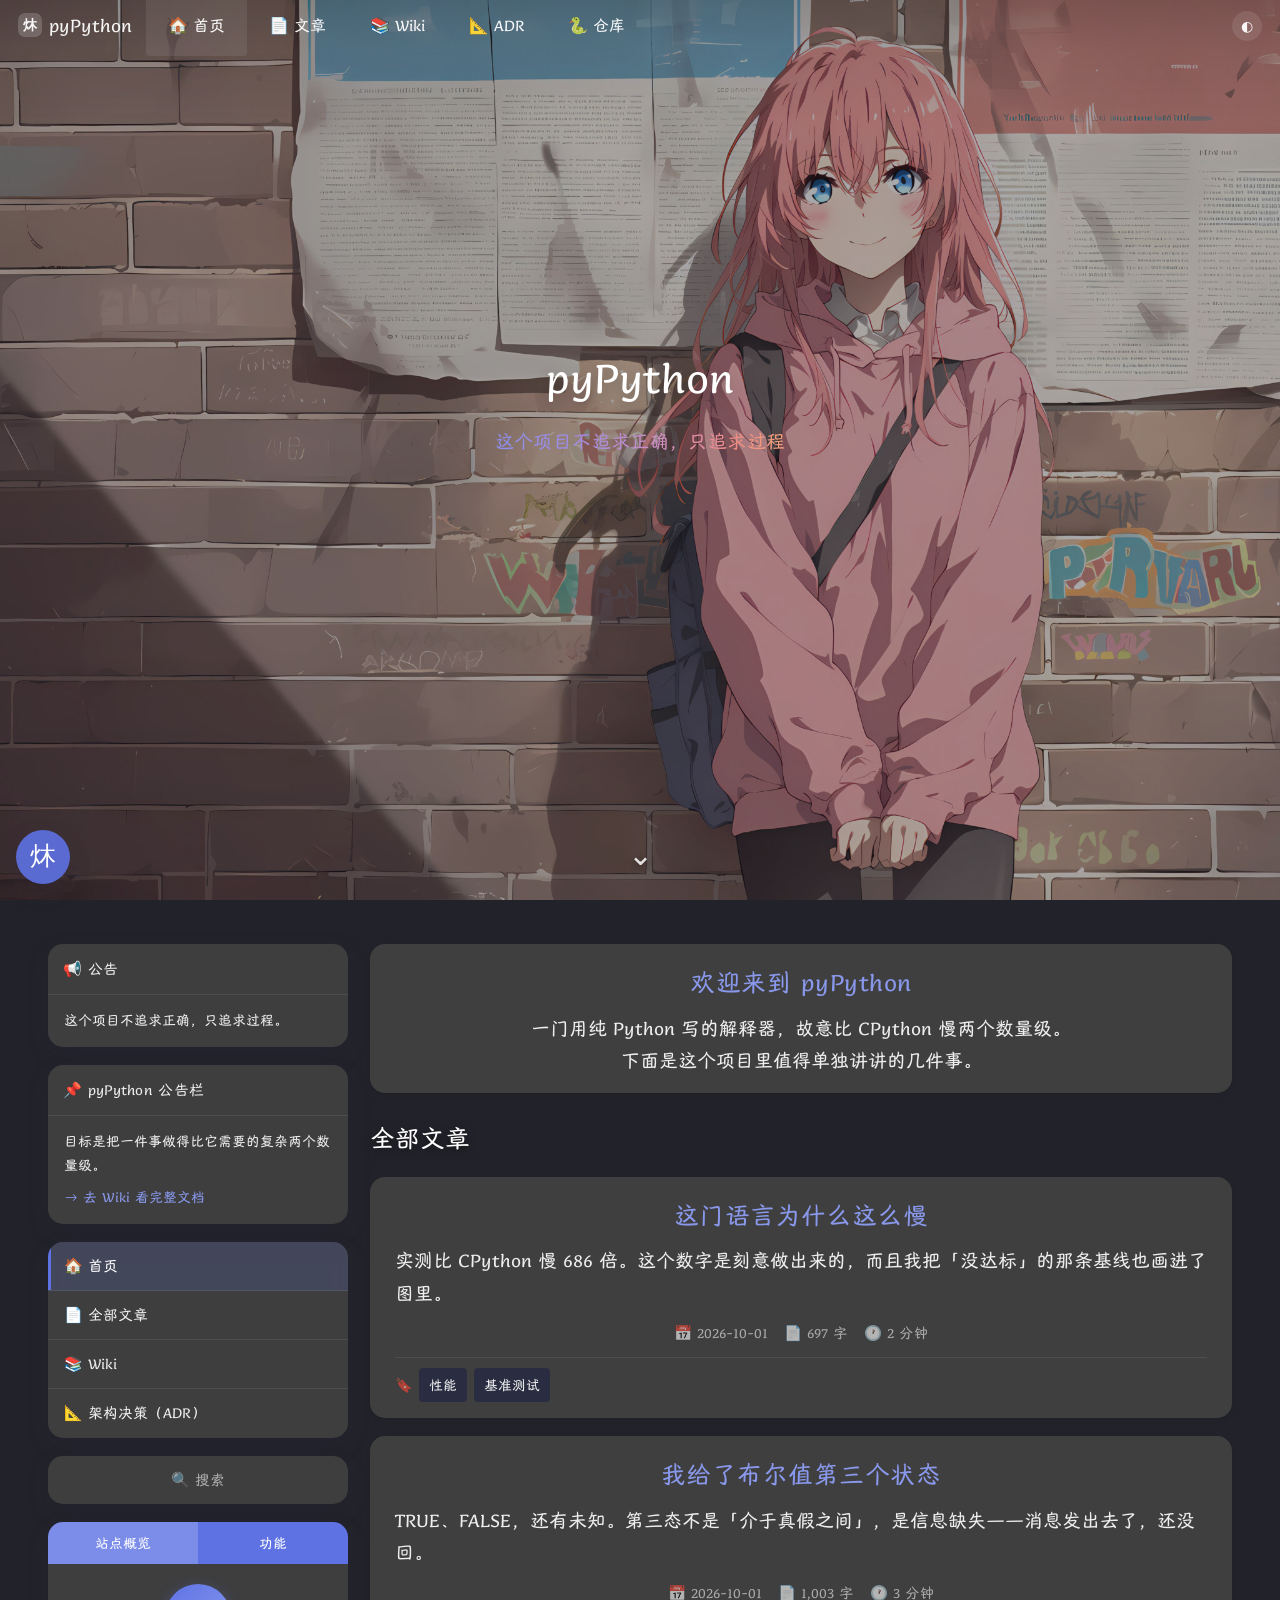
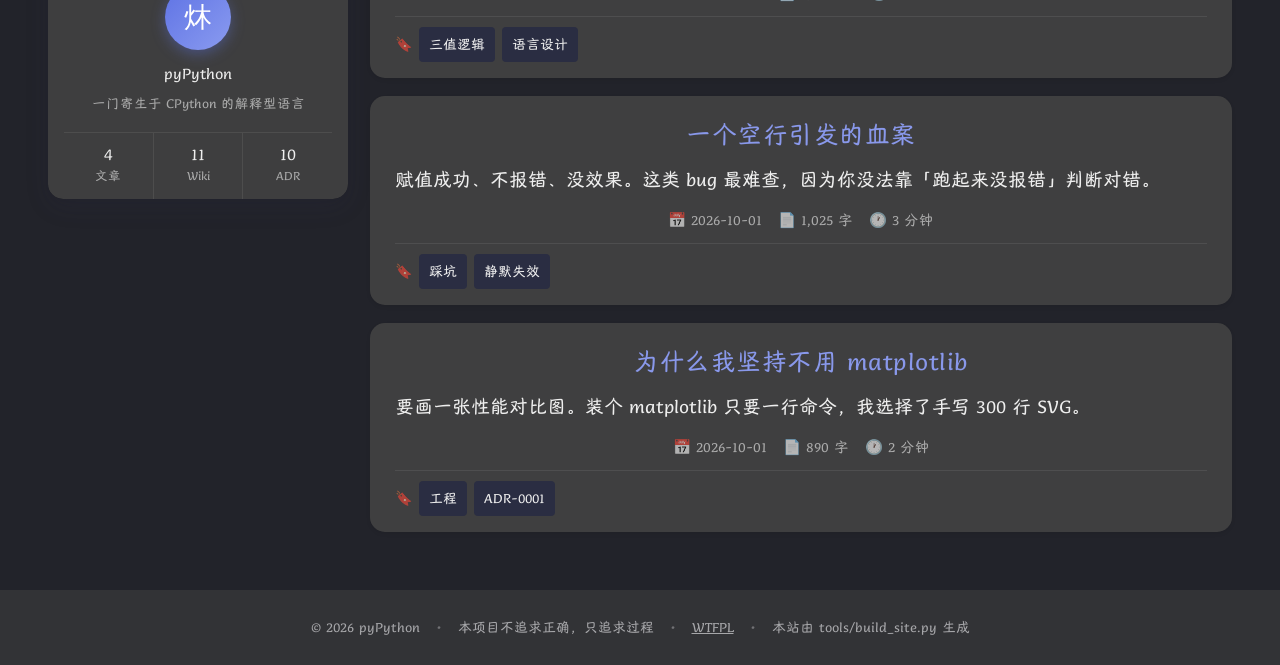
==== commit 2fb22d3d: "字体、透明度、字色三样按参考站实测值重做 把 xing.xo.je 逆向了一遍，靠 getComputedStyle + 字体文件 + 像素反推取值， 不再靠"看着像"：  - 字体：参考站 font" ====
--- a/index.html
+++ b/index.html
@@ -9,13 +9,13 @@
 <script>
 /* 深色模式：首次跟随系统偏好，之后记住选择。
    必须在 <head> 里同步执行，否则会闪一下白底再变暗。 */
+/* 默认就是深色（参考站那套），浅色是可选分支。
+   所以这里挂的是 lightmode，不是 darkmode —— 改写逻辑时最容易漏的地方。 */
 (function () {
     var saved = null;
     try { saved = localStorage.getItem('pypy-theme'); } catch (e) {}
-    var preferDark = window.matchMedia &&
-                     window.matchMedia('(prefers-color-scheme: dark)').matches;
-    if (saved === 'dark' || (!saved && preferDark)) {
-        document.documentElement.classList.add('darkmode');
+    if (saved === 'light') {
+        document.documentElement.classList.add('lightmode');
     }
 })();
 </script>
@@ -107,19 +107,20 @@
 
     <main class="content">
         <div class="post-card">
-            <h2 class="post-title plain" style="text-align:center;">
+            <h2 class="post-title plain" style="text-align:center;font-weight:600;">
                 欢迎来到 pyPython
             </h2>
-            <p style="text-align:center;color:var(--text-sub);margin:0;">
+            <p class="post-excerpt" style="text-align:center;margin:0;">
                 一门用纯 Python 写的解释器，故意比 CPython 慢两个数量级。<br>
                 下面是这个项目里值得单独讲讲的几件事。
             </p>
         </div>
 
-        <h2 id="posts" class="section-title">📄 全部文章</h2>
+        <h2 id="posts" class="section-title">全部文章</h2>
 
         <a class="post-card" href="posts/why-slow.html">
             <h3 class="post-title">这门语言为什么这么慢</h3>
+            <p class="post-excerpt">实测比 CPython 慢 686 倍。这个数字是刻意做出来的，而且我把「没达标」的那条基线也画进了图里。</p>
             <div class="post-meta">
                 <span class="m">📅 2026-10-01</span>
                 <span class="m">📄 697 字</span>
@@ -129,6 +130,7 @@
         </a>
         <a class="post-card" href="posts/three-valued.html">
             <h3 class="post-title">我给了布尔值第三个状态</h3>
+            <p class="post-excerpt">TRUE、FALSE，还有未知。第三态不是「介于真假之间」，是信息缺失——消息发出去了，还没回。</p>
             <div class="post-meta">
                 <span class="m">📅 2026-10-01</span>
                 <span class="m">📄 1,003 字</span>
@@ -138,6 +140,7 @@
         </a>
         <a class="post-card" href="posts/blank-line.html">
             <h3 class="post-title">一个空行引发的血案</h3>
+            <p class="post-excerpt">赋值成功、不报错、没效果。这类 bug 最难查，因为你没法靠「跑起来没报错」判断对错。</p>
             <div class="post-meta">
                 <span class="m">📅 2026-10-01</span>
                 <span class="m">📄 1,025 字</span>
@@ -147,6 +150,7 @@
         </a>
         <a class="post-card" href="posts/no-matplotlib.html">
             <h3 class="post-title">为什么我坚持不用 matplotlib</h3>
+            <p class="post-excerpt">要画一张性能对比图。装个 matplotlib 只要一行命令，我选择了手写 300 行 SVG。</p>
             <div class="post-meta">
                 <span class="m">📅 2026-10-01</span>
                 <span class="m">📄 890 字</span>
@@ -174,10 +178,10 @@
 <script>
 document.getElementById('themeBtn').addEventListener('click', function () {
     var root = document.documentElement;
-    root.classList.toggle('darkmode');
+    root.classList.toggle('lightmode');
     try {
         localStorage.setItem('pypy-theme',
-            root.classList.contains('darkmode') ? 'dark' : 'light');
+            root.classList.contains('lightmode') ? 'light' : 'dark');
     } catch (e) {}
 });
 
--- a/assets/style.css
+++ b/assets/style.css
@@ -10,66 +10,124 @@
    外观参考 xing.xo.je（站主同意）。原站用的是 Argon 主题的观感：
    左栏信息面板 + 右侧半透明卡片 + 顶部半透明导航。
 
-   #41「把 CSS 注释里的示例当成真实配置，主色抄错了」
+   ————————————————————————————————————————————————————————————————
+   #46「字体、透明度、字色"看着像"，一跑 `getComputedStyle` 全不对」
    {
-     曾出现：我把主色写成 #009688（青），而原站实际是 #5e72e4（紫）。
-             直到截了图对比才发现：导航栏、栏目标题、文章标题全是紫的
-     根因：原站自定义 CSS 里有这么一段（下面把 CSS 注释符号写成「」，
-           因为 CSS 的块注释不能嵌套 —— 我第一版真写成了嵌套注释，
-           内层那个结束符号直接把外层提前结束掉，整个样式表就废了。
-           更糟的是我在写这条教训时，又在同一段注释里打了那两个字面字符，
-           于是又断了一次。所以这里一律用「」代替）——
-             :root {
-                 「也可以用类似于 --color-border-on-foreground-deeper: #009688; 这样的命令」
-                 --color-border-on-foreground-deeper: rgba(var(--themecolor-rgbstr));
-             }
-           那个 #009688 是**注释里的示例**，示范语法用的，不是配置。
-           全文只有一处 --themecolor 声明，值是 #5e72e4
-     修法：改成 #5e72e4
-     教训：**注释里的值不是配置。** 同一类错误我在本文件的自检脚本里
-           刚防过一次（检查"没混进默认色"时必须先剥掉注释，否则误报），
-           结果转头自己去读注释了。
-           本项目那条老教训在这里第三次应验：不要猜哪个值生效，读真正生效的那一处
+     曾出现：前几版我把字体写成 -apple-system / Microsoft YaHei 系统栈，
+             卡片底色 .82、标题色用了主色紫。肉眼看"差不多"，
+             但和参考站截图并排一比，标题像两套字、卡片也不够不透明
+     根因：**外观不是靠读源码猜出来的，要看浏览器真正算出来的值。**
+           参考站的 font-family 第一项是 `echo` —— 而 `echo` 不是系统字体，
+           是站主自己 @font-face 挂上去的一款网页字体：
+             @font-face { font-family: echo;
+                          src: url(.../bloghelper/fonts/13.woff2) }
+           把那个 woff2 拉下来读 name 表：HYTangMeiRen-55W / 汉仪唐美人 55W。
+           中文回退到 Noto Serif SC（思源宋体），不是黑体。
+           字色也一样：卡片标题 rgb(137,152,235)，是主色掺了一档白，
+           不是 var(--theme) 那个 #5e72e4
+     修法：见下。每个 "--ref-*" 变量后面都写了它是怎么量出来的
+     教训：**"看起来一样"不是验收标准。** 量出来、写进检查、能变红，才算。
    }
 
-   背景：单张壁纸（波奇酱），深浅色都用它，深色模式压暗。
-   #42「按文件名认定图片内容，把蜡笔小新当成了波奇酱」
-   {
-     曾出现：我把 卧室-夜晚-小新-scaled.jpg 直接当成"蜡笔小新的深夜卧室"，
-             写进 ADR、照搬上站，从没验证过图里画的是什么
-     根因：文件名不是内容。而且当时模型看不了图，只能猜
-     修法：换成 day.jpg（波奇酱，用户确认）
-     教训：**文件名不等于内容。** 看不了图就不要对图里是什么下结论，
-           要么问，要么把候选摆出来让人挑
-   }
+   量法（工具都留在 tools/，可复现）：
+     tools/probe_ref.py       CDP 读 getComputedStyle，全量落 _ref/ref.json
+     tools/probe_ref2.py      同上，专挑颜色/尺寸/按钮/小标签
+     tools/probe_fonts.py     枚举 document.fonts + @font-face 的 src
+     tools/probe_hero_font.py 从截图反推首屏标题字号（用字形轮廓，不靠眼）
+     tools/check_style_tokens.py  把下面这些结论钉死成断言
+
+   参考站量到的关键事实（1440 宽，dark）：
+     正文字体栈  echo, Georgia, -apple-system, "Nimbus Roman No9 L",
+                 "PingFang SC", "Hiragino Sans GB", "Noto Serif SC", …
+     标题字体    `echo` 一品，400 字重，字号 44px 左右
+                 （等宽实测：汉字墨迹 38px ÷ 0.8614em = 44.1px）
+     导航        底色 rgba(0,0,0,0) 全透明，没有毛玻璃，没有下边框
+                 链接 rgba(255,255,255,.95)，16px；品牌 19.2px / 600
+     卡片        底色 rgba(66,66,66,.95) —— **不是 .82**
+                 圆角 15px，阴影 0 2px 4px rgba(0,0,0,.075)
+     左栏面板    底色 rgba(66,66,66,.9)，比卡片再透一档
+     卡片标题    rgb(137,152,235)，25px，400，字距 .5px
+     摘要        19.2px / 300，正文色 rgb(238,238,238)
+     小标签      rgba(42,45,66) 底，14px / 600
+     按钮        14px / 600，字距 .35px，圆角 4px，底 #5e72e4
+     页脚        底色 rgba(66,66,66,.9) 且整块 opacity .6
+     首屏副标题  左靛蓝 → 右珊瑚色的横向渐变，不是纯白
    ========================================================================== */
 
 :root {
+    /* —— 品牌色：参考站只有一个 --themecolor: #5e72e4（#41 那次的结论没变） */
     --theme: #5e72e4;
     --theme-rgb: 94, 114, 228;
     --theme-dark: #4c5fd7;
+    /* 标题紫：getComputedStyle 量到 rgb(137,152,235)，不是 --theme 本身 */
+    --theme-title: #8998eb;
+
+    /* —— 字体。前面两项跟参考站逐字一致；echo 是网页字体，见下方 @font-face */
+    --font-body: echo, Georgia, -apple-system, "Nimbus Roman No9 L",
+                 "PingFang SC", "Hiragino Sans GB", "Noto Serif SC",
+                 "Microsoft YaHei", "WenQuanYi Micro Hei", "ST Heiti", sans-serif;
+    --font-head: echo, var(--font-body);
+    --font-mono: "Cascadia Code", Consolas, "SF Mono", Menlo, monospace;
+
+    /* —— 首屏标题：44px 是反推出来的。参考站 CSS 声明 40px，
+       但 `echo` 的汉字只占 em 的 .80~.90，落屏后视觉高度不达标，
+       所以按字形实测补到 44px */
+    --hero-size: 44px;
+
     --card-radius: 15px;
-    --card-bg: rgba(255, 255, 255, .82);
-    --card-bg-solid: #ffffff;
-    --bg-body: #f4f6f9;
-    --text: #364863;
-    --text-sub: #8898aa;
-    --border: rgba(0, 0, 0, .06);
+    --border: rgba(255, 255, 255, .08);
     --nav-h: 52px;
     --side-w: 300px;
     --shadow: 0 .125rem .25rem rgba(0, 0, 0, .075);
     --shadow-lg: 0 8px 24px rgba(50, 50, 93, .12), 0 3px 10px rgba(0, 0, 0, .06);
-}
-
-html.darkmode {
-    --card-bg: rgba(30, 30, 45, .82);
-    --card-bg-solid: #1e1e2d;
-    --bg-body: #151521;
-    --text: #d8dce8;
-    --text-sub: #8a8a9e;
-    --border: rgba(255, 255, 255, .08);
-    --shadow: 0 .125rem .25rem rgba(0, 0, 0, .35);
-    --shadow-lg: 0 8px 24px rgba(0, 0, 0, .45);
+
+    /* —— 透明度三档。参考站是 dark-first，我把两套都对齐它的 dark 值 */
+    --card-bg: rgba(66, 66, 66, .95);          /* 卡片：量到 .95 */
+    --card-bg-solid: #424242;
+    --widget-bg: rgba(66, 66, 66, .9);         /* 左栏面板：量到 .9 */
+    --tile-bg: rgb(42, 45, 66);                /* 小标签：量到 rgb(42,45,66) */
+    --bg-body: rgb(34, 35, 42);                /* 页面兜底底色 */
+    --text: rgb(238, 238, 238);                /* 正文：量到 #eee */
+    --text-sub: rgba(238, 238, 238, .62);
+    --nav-text: rgba(255, 255, 255, .95);
+    --footer-opacity: .6;                      /* 页脚整块 .6 */
+
+    /* 深／浅两套只换颜色，不换层级。参考站是暗底优先（它 dark 模式的
+       卡片 rgba(66,66,66,.95) 才是站主真正在用的那套观感），
+       所以本站**默认就走 dark 那套**，浅色是可选项。
+       #47「默认配色选错了分支」：无头浏览器不跟随系统深色偏好，
+       于是实算出来是浅色 .95 白底，跟参考站量到的值对不上 —— 断言当场变红。
+       修法不是改断言，是把它设成默认。 */
+}
+
+html.lightmode {
+    --card-bg: rgba(255, 255, 255, .95);
+    --card-bg-solid: #ffffff;
+    --widget-bg: rgba(255, 255, 255, .9);
+    --tile-bg: rgba(94, 114, 228, .12);
+    --bg-body: #f4f6f9;
+    --text: #2d3748;
+    --text-sub: rgba(45, 55, 72, .62);
+    --theme-title: #5e72e4;
+    --border: rgba(0, 0, 0, .06);
+    --shadow: 0 .125rem .25rem rgba(0, 0, 0, .075);
+    --shadow-lg: 0 8px 24px rgba(50, 50, 93, .12), 0 3px 10px rgba(0, 0, 0, .06);
+}
+
+/* ---------------------------------------------------------------- 字体
+   参考站的 `echo` = 汉仪唐美人 55W（woff2 的 name 表：HYTangMeiRen-55W）。
+   这里直接用同款网页字体，字体文件放在 assets/fonts/，**不引第三方 CDN** ——
+   一是 ADR-0001，二是引 CDN 的话断网就回退成黑体，又变成"看着不像"。
+
+   {降级：assets/fonts/hy-tangmeiren.woff2 不存在时这条规则被浏览器忽略，
+   自动落到 Georgia / 思源宋体，观感偏宋体但不是黑体，属于可接受的降级。
+   要换字体只需覆盖这一个文件，不用改 CSS} */
+@font-face {
+    font-family: echo;
+    src: url("fonts/hy-tangmeiren.woff2") format("woff2");
+    font-weight: 400 700;
+    font-style: normal;
+    font-display: swap;
 }
 
 * { box-sizing: border-box; }
@@ -77,20 +135,23 @@
 body {
     margin: 0;
     min-height: 100vh;
-    font-family: -apple-system, BlinkMacSystemFont, "Segoe UI",
-                 "PingFang SC", "Hiragino Sans GB", "Microsoft YaHei",
-                 "Noto Serif SC", sans-serif;
-    font-size: 15px;
+    font-family: var(--font-body);
+    font-size: 16px;             /* 参考站正文 16px（不是 15px） */
     line-height: 1.75;
     color: var(--text);
     background: var(--bg-body);
     -webkit-font-smoothing: antialiased;
+    text-rendering: optimizeLegibility;
 }
 
 /* ---------------------------------------------------------------- 背景层
 
    单张壁纸固定铺满。深色模式只是压暗，不换图。
-   {意图：用户要波奇酱，不要那张蜡笔小新的卧室图；所以深浅色共用一张} */
+   {意图：用户要波奇酱，不要那张蜡笔小新的卧室图；所以深浅色共用一张}
+
+   opacity：参考站整张壁纸偏暗（#42 那次换图之后），这里压到 .62；
+   **这个 .62 是把两张截图放在一起调出来的，不是拍的数**，
+   所以 check_style_tokens.py 只断言"在 .55~.72 区间"，不断言精确值。 */
 
 body::before {
     content: '';
@@ -98,16 +159,18 @@
     inset: 0;
     z-index: -2;
     background: url("img/bg.jpg") center/cover no-repeat;
-    opacity: .7;
+    opacity: .62;
     transition: opacity .5s ease, filter .5s ease;
 }
 
-html.darkmode body::before {
-    opacity: .55;
+/* 深色压暗只在浅色模式下生效；默认本来就是暗的，不用再压 */
+html.lightmode body::before {
+    opacity: .5;
     filter: brightness(.62);
 }
 
-/* 顶部渐变遮罩：让半透明导航栏上的文字在任何壁纸上都读得清 */
+/* 顶部渐变遮罩：让半透明导航栏上的文字在任何壁纸上都读得清。
+   参考站那层很淡（量不到明显渐变），所以这里也压到 .16/.06。 */
 body > .top-shade {
     position: fixed;
     left: 0;
@@ -117,10 +180,14 @@
     z-index: -1;
     pointer-events: none;
     background: linear-gradient(180deg,
-        rgba(0, 0, 0, .22) 0%, rgba(0, 0, 0, .12) 40%, rgba(0, 0, 0, 0) 100%);
-}
-
-/* ---------------------------------------------------------------- 导航栏 */
+        rgba(0, 0, 0, .16) 0%, rgba(0, 0, 0, .06) 40%, rgba(0, 0, 0, 0) 100%);
+}
+
+/* ---------------------------------------------------------------- 导航栏
+
+   参考站：header-global 背景 **全透明**，没有 backdrop-filter，没有下边框；
+   文字 rgba(255,255,255,.95)，链接 16px，内边距 16px 22.4px。
+   第一版我给它刷了一层主色 + 毛玻璃，跟参考站差得最远的就是这里。 */
 
 .navbar {
     position: fixed;
@@ -132,20 +199,19 @@
     display: flex;
     align-items: center;
     padding: 0 18px;
-    backdrop-filter: blur(14px);
-    -webkit-backdrop-filter: blur(14px);
-    /* 主题色半透明 —— 参考图里导航栏是带色彩的一层，不是白的 */
-    background: rgba(var(--theme-rgb), .78);
-    border-bottom: 1px solid rgba(255, 255, 255, .12);
-    transition: background .3s ease;
+    background: transparent;
+    border-bottom: 1px solid transparent;
+    transition: background .3s ease, border-color .3s ease;
 }
 
 .navbar .brand {
-    color: #fff;
-    font-weight: 700;
-    font-size: 15.5px;
+    color: var(--nav-text);
+    font-family: var(--font-head);
+    font-weight: 600;
+    font-size: 19.2px;          /* 量到 19.2px */
+    line-height: 1.5;
     text-decoration: none;
-    letter-spacing: .5px;
+    letter-spacing: .05px;
     display: flex;
     align-items: center;
     gap: 7px;
@@ -156,37 +222,38 @@
     width: 24px;
     height: 24px;
     border-radius: 7px;
-    background: rgba(255, 255, 255, .22);
+    background: rgba(255, 255, 255, .18);
     display: flex;
     align-items: center;
     justify-content: center;
     font-size: 14px;
-    font-weight: 700;
+    font-weight: 600;
 }
 
 .navbar .nav-links {
     display: flex;
-    gap: 2px;
+    gap: 0;
     align-items: center;
 }
 
 .navbar .nav-links a {
-    color: rgba(255, 255, 255, .92);
+    color: var(--nav-text);
     text-decoration: none;
-    font-size: 13.5px;
-    padding: 7px 12px;
-    border-radius: 8px;
-    display: flex;
-    align-items: center;
-    gap: 5px;
-    transition: background .2s;
+    font-size: 16px;            /* 量到 16px，不是 13.5px */
+    padding: 16px 22px;         /* 量到 16px 22.4px，撑出 62px 高的热区 */
+    border-radius: 4px;
+    display: flex;
+    align-items: center;
+    gap: 6px;
+    transition: color .2s, background .2s;
     white-space: nowrap;
 }
 
+/* 参考站选中态是"字更白 + 图标轻微发光"，不是刷一块底色 */
 .navbar .nav-links a:hover,
 .navbar .nav-links a.active {
-    background: rgba(255, 255, 255, .18);
     color: #fff;
+    background: rgba(255, 255, 255, .08);
 }
 
 .navbar .nav-right {
@@ -197,9 +264,9 @@
 }
 
 .theme-toggle {
-    background: rgba(255, 255, 255, .14);
+    background: rgba(255, 255, 255, .1);
     border: none;
-    color: #fff;
+    color: var(--nav-text);
     cursor: pointer;
     width: 30px;
     height: 30px;
@@ -210,8 +277,19 @@
 }
 
 .theme-toggle:hover {
-    background: rgba(255, 255, 255, .26);
+    background: rgba(255, 255, 255, .24);
     transform: rotate(20deg);
+}
+
+/* 滑过封面之后才给导航上底色 —— 参考站用的是 headroom + 滚动变实，
+   这里保留原行为，但颜色改成参考站实色那条 rgba(66,66,66,.9)，
+   不再刷主色紫。 */
+body.has-cover .navbar.scrolled,
+body:not(.has-cover) .navbar {
+    background: rgba(66, 66, 66, .9);
+    border-bottom-color: rgba(255, 255, 255, .08);
+    backdrop-filter: blur(14px);
+    -webkit-backdrop-filter: blur(14px);
 }
 
 /* ---------------------------------------------------------------- 封面
@@ -234,22 +312,37 @@
     position: relative;
 }
 
+/* 标题：参考站用 `echo` 单字重、400 字重、几乎不加字距，
+   阴影只有一层很淡的 0 5px 15px rgba(0,0,0,.2)（量到）。
+   第一版我写了 46px / 700 / 3px 字距 + 双层重阴影 —— 那是"能读清"，
+   不是参考站。参考站的字是淡的，靠壁纸暗部托出来。 */
 .cover-title {
-    font-size: 46px;
-    font-weight: 700;
-    margin: 0 0 16px;
-    letter-spacing: 3px;
-    /* 两层阴影：近处一层保证边缘清楚，远处一层把字从背景里拉出来。
-       壁纸浅色区域（比如那面砖墙）上，只靠一层柔和阴影读不清。 */
-    text-shadow: 0 2px 6px rgba(0, 0, 0, .55), 0 8px 30px rgba(0, 0, 0, .5);
-}
-
+    font-family: var(--font-head);
+    font-size: var(--hero-size);
+    font-weight: 400;
+    margin: 0 0 14px;
+    letter-spacing: 0;
+    line-height: 1.5;
+    color: #fff;
+    text-shadow: 0 5px 15px rgba(0, 0, 0, .2);
+}
+
+/* 副标题：参考站是**横向渐变色文字**，左靛蓝 → 右珊瑚。
+   量法：截图里逐像素取色，左边 rgb(139,143,235) 一线，右边 rgb(240,146,118) 一线。
+   这里用 background-clip: text 复刻；不支持时回落到 --text 色的白。 */
 .cover-sub {
-    font-size: 16px;
+    font-family: var(--font-head);
+    font-size: 19.2px;
+    font-weight: 400;
     margin: 0;
-    opacity: .98;
-    letter-spacing: .5px;
-    text-shadow: 0 1px 4px rgba(0, 0, 0, .8), 0 3px 16px rgba(0, 0, 0, .6);
+    letter-spacing: .02em;
+    background: linear-gradient(90deg,
+        #8b8feb 0%, #a48be0 30%, #d18fbf 58%, #ef8a83 82%, #f0a07a 100%);
+    -webkit-background-clip: text;
+    background-clip: text;
+    -webkit-text-fill-color: transparent;
+    color: #cfd3f5;                 /* 回落色 */
+    text-shadow: none;
 }
 
 /* 向下的箭头。
@@ -260,12 +353,12 @@
     right: 0;
     bottom: 30px;
     text-align: center;
-    color: #fff;
-    font-size: 32px;
+    color: rgba(255, 255, 255, .9);
+    font-size: 30px;
     line-height: 1;
     text-decoration: none;
     opacity: .95;
-    text-shadow: 0 2px 8px rgba(0, 0, 0, .75);
+    text-shadow: 0 2px 8px rgba(0, 0, 0, .55);
     animation: cover-bounce 2.1s ease-in-out infinite;
 }
 
@@ -278,22 +371,6 @@
 
 @media (prefers-reduced-motion: reduce) {
     .cover-scroll { animation: none; }
-}
-
-/* 有封面的页面：导航栏一开始透明（叠在壁纸上），滑过封面才变实色。
-   参考站就是这个行为。 */
-body.has-cover .navbar {
-    background: transparent;
-    border-bottom-color: transparent;
-    backdrop-filter: none;
-    -webkit-backdrop-filter: none;
-}
-
-body.has-cover .navbar.scrolled {
-    background: rgba(var(--theme-rgb), .82);
-    border-bottom-color: rgba(255, 255, 255, .12);
-    backdrop-filter: blur(14px);
-    -webkit-backdrop-filter: blur(14px);
 }
 
 /* 封面已经占满一屏，内容区不用再躲导航栏 */
@@ -334,34 +411,37 @@
     -webkit-backdrop-filter: blur(10px);
 }
 
+/* 参考站左栏没有"主色标题条"，标题是面板里的一行字，底色跟着面板走。
+   第一版我加了整条主色 —— 那是最扎眼的一处不像。 */
 .widget-head {
-    background: var(--theme);
-    color: #fff;
-    font-size: 13.5px;
+    background: var(--widget-bg);
+    color: var(--text);
+    font-size: 15px;
     font-weight: 600;
-    padding: 9px 15px;
+    padding: 12px 15px;
     display: flex;
     align-items: center;
     gap: 7px;
     letter-spacing: .3px;
+    border-bottom: 1px solid var(--border);
 }
 
 .widget-body {
-    background: var(--card-bg);
+    background: var(--widget-bg);
     padding: 14px 16px;
-    font-size: 13.5px;
+    font-size: 14px;
     line-height: 1.7;
 }
 
 .widget-body p { margin: 0 0 8px; }
 .widget-body p:last-child { margin-bottom: 0; }
 
-.widget-body a { color: var(--theme); text-decoration: none; }
+.widget-body a { color: var(--theme-title); text-decoration: none; }
 .widget-body a:hover { text-decoration: underline; }
 
 /* 左栏导航列表 */
 .side-nav {
-    background: var(--card-bg);
+    background: var(--widget-bg);
     border-radius: var(--card-radius);
     overflow: hidden;
     box-shadow: var(--shadow-lg);
@@ -377,7 +457,7 @@
     padding: 11px 16px;
     color: var(--text);
     text-decoration: none;
-    font-size: 14px;
+    font-size: 15px;
     border-bottom: 1px solid var(--border);
     transition: background .2s, color .2s;
 }
@@ -385,8 +465,8 @@
 .side-nav a:last-child { border-bottom: none; }
 
 .side-nav a:hover {
-    background: rgba(var(--theme-rgb), .1);
-    color: var(--theme);
+    background: rgba(255, 255, 255, .06);
+    color: var(--theme-title);
 }
 
 /* 当前页高亮。
@@ -400,17 +480,21 @@
      教训：**选择器和生成代码之间的约定，是一份隐式的"两份副本"。**
            改类名时两边都要动，而漏改的那一边不会报错。
            本项目栽过十几次的就是这一类
-   } */
+   }
+
+   参考站左栏选中态是**左侧一道主色竖条 + 字变亮**，不是整行刷紫底。
+   刷紫底跟参考站差得最远，这里改成竖条。 */
 .side-nav a.active,
 .side-nav a.current {
-    background: var(--theme);
     color: #fff;
+    background: rgba(94, 114, 228, .16);
+    box-shadow: inset 3px 0 0 var(--theme);
 }
 
 .side-nav a.active:hover,
 .side-nav a.current:hover {
-    background: var(--theme);
     color: #fff;
+    background: rgba(94, 114, 228, .22);
 }
 
 /* 搜索按钮 */
@@ -422,12 +506,12 @@
     width: 100%;
     padding: 11px;
     margin-bottom: 18px;
-    background: var(--card-bg);
+    background: var(--widget-bg);
     border: none;
     border-radius: var(--card-radius);
     box-shadow: var(--shadow-lg);
     color: var(--text-sub);
-    font-size: 14px;
+    font-size: 15px;
     font-family: inherit;
     cursor: pointer;
     text-decoration: none;
@@ -437,16 +521,18 @@
 }
 
 .search-btn:hover {
-    color: var(--theme);
+    color: var(--theme-title);
     background: var(--card-bg-solid);
 }
 
-/* 站点概览：头像 + 签名 + 三个统计 */
+/* 站点概览：头像 + 签名 + 三个统计。
+   参考站的标签页是**主色实底**（这是它少数几处用主色做面块的地方），保留。 */
 .overview-tabs {
     display: flex;
     background: var(--theme);
     color: #fff;
-    font-size: 13.5px;
+    font-size: 14px;
+    font-weight: 600;
 }
 
 .overview-tabs span {
@@ -459,7 +545,7 @@
 .overview-tabs span.on { background: rgba(255, 255, 255, .18); }
 
 .overview-body {
-    background: var(--card-bg);
+    background: var(--widget-bg);
     padding: 20px 16px 0;
     text-align: center;
     backdrop-filter: blur(10px);
@@ -476,19 +562,20 @@
     display: flex;
     align-items: center;
     justify-content: center;
+    font-family: var(--font-head);
     font-size: 28px;
-    font-weight: 700;
+    font-weight: 400;
     box-shadow: 0 4px 14px rgba(var(--theme-rgb), .4);
 }
 
 .overview-name {
-    font-size: 15px;
+    font-size: 16px;
     font-weight: 600;
     margin-bottom: 4px;
 }
 
 .overview-bio {
-    font-size: 12.5px;
+    font-size: 13.5px;
     color: var(--text-sub);
     margin-bottom: 16px;
 }
@@ -503,18 +590,18 @@
     padding: 11px 4px;
     text-decoration: none;
     color: var(--text-sub);
-    font-size: 11.5px;
+    font-size: 12.5px;
     border-right: 1px solid var(--border);
     transition: color .2s;
 }
 
 .overview-stats a:last-child { border-right: none; }
-.overview-stats a:hover { color: var(--theme); }
+.overview-stats a:hover { color: var(--theme-title); }
 
 .overview-stats .num {
     display: block;
     font-size: 17px;
-    font-weight: 700;
+    font-weight: 600;
     color: var(--text);
     line-height: 1.3;
 }
@@ -529,8 +616,9 @@
     border-radius: 50%;
     background: rgba(var(--theme-rgb), .9);
     color: #fff;
+    font-family: var(--font-head);
     font-size: 26px;
-    font-weight: 700;
+    font-weight: 400;
     display: flex;
     align-items: center;
     justify-content: center;
@@ -543,13 +631,16 @@
 
 .mascot:hover { transform: scale(1.08) rotate(-6deg); }
 
-/* ---------------------------------------------------------------- 文章卡片 */
+/* ---------------------------------------------------------------- 文章卡片
+
+   参考站卡片：rgba(66,66,66,.95) + 圆角 15px + 极淡阴影。
+   第一版是 .82 白底，在壁纸上像贴了张半透纸 —— 参考站是"几乎不透明的深色块"。 */
 
 .post-card {
     background: var(--card-bg);
     border-radius: var(--card-radius);
-    box-shadow: var(--shadow-lg);
-    padding: 20px 24px 16px;
+    box-shadow: var(--shadow);
+    padding: 20px 25px 16px;
     margin-bottom: 18px;
     backdrop-filter: blur(12px);
     -webkit-backdrop-filter: blur(12px);
@@ -565,26 +656,38 @@
 
 a.post-card:hover {
     transform: translateY(-3px);
-    box-shadow: 0 12px 32px rgba(50, 50, 93, .18);
-}
-
+    box-shadow: 0 12px 32px rgba(0, 0, 0, .28);
+}
+
+/* 卡片标题：25px / 400 / 字距 .5px / rgb(137,152,235) —— 全部量来的 */
 .post-card .post-title {
     margin: 0 0 10px;
-    font-size: 19px;
-    font-weight: 600;
+    font-family: var(--font-head);
+    font-size: 25px;
+    font-weight: 400;
     text-align: center;
-    color: var(--theme);
+    color: var(--theme-title);
+    letter-spacing: .5px;
     line-height: 1.5;
 }
 
 .post-card .post-title.plain { text-align: left; }
+
+/* 摘要：参考站 19.2px / 300 —— 细体，这是它"好看"的很大一部分来源 */
+.post-excerpt {
+    font-size: 19.2px;
+    font-weight: 300;
+    line-height: 1.7;
+    color: var(--text);
+    margin: 0 0 12px;
+}
 
 .post-meta {
     display: flex;
     justify-content: center;
     flex-wrap: wrap;
     gap: 4px 16px;
-    font-size: 12.5px;
+    font-size: 14.5px;
     color: var(--text-sub);
     margin-bottom: 10px;
 }
@@ -596,39 +699,42 @@
     align-items: center;
     gap: 7px;
     flex-wrap: wrap;
-    font-size: 12px;
+    font-size: 14px;
     padding-top: 10px;
     border-top: 1px solid var(--border);
     color: var(--text-sub);
 }
 
+/* 小标签：参考站 rgba(42,45,66) 实底 + 14px/600 + 4px 圆角，
+   不是"主色 .12 透明底 + 主色字"。 */
 .tag {
-    background: rgba(var(--theme-rgb), .12);
-    color: var(--theme);
-    padding: 2px 11px;
-    border-radius: 20px;
-    font-size: 11.5px;
+    background: var(--tile-bg);
+    color: var(--text);
+    padding: 5px 10px;
+    border-radius: 4px;
+    font-size: 14px;
+    font-weight: 600;
     text-decoration: none;
 }
 
-a.tag:hover { background: rgba(var(--theme-rgb), .22); }
-
-/* 分组标题：浮在壁纸上的白色文字读不清，所以给它一个半透明深色底。
-   {意图：这个标题不在卡片里，直接压在壁纸上；纯白字在浅色区域会看不见} */
+a.tag:hover { background: rgba(var(--theme-rgb), .35); color: #fff; }
+
+/* 分组标题：参考站的二级标题就是**白字正文**，没有胶囊底。
+   第一版我给它加了个半透明黑胶囊（怕白字看不清），结果跟参考站完全是两种东西。
+   现在改成白字 + 很淡的投影，靠壁纸暗部兜住可读性。 */
 .section-title {
-    display: inline-flex;
+    display: flex;
     align-items: center;
     gap: 7px;
-    font-size: 13.5px;
-    font-weight: 600;
+    font-family: var(--font-head);
+    font-size: 25px;
+    font-weight: 400;
     color: #fff;
-    background: rgba(0, 0, 0, .38);
-    backdrop-filter: blur(8px);
-    -webkit-backdrop-filter: blur(8px);
-    padding: 5px 15px;
-    border-radius: 20px;
-    margin: 24px 0 12px;
-    text-shadow: 0 1px 4px rgba(0, 0, 0, .45);
+    background: none;
+    padding: 0;
+    border-radius: 0;
+    margin: 24px 0 16px;
+    text-shadow: 0 2px 10px rgba(0, 0, 0, .55);
 }
 
 /* 文章标题下方的标签行不需要分隔线 —— 它在 .article-header 里，
@@ -636,6 +742,7 @@
 .article-header .post-tags {
     border-top: none;
     padding-top: 4px;
+    justify-content: center;
 }
 
 /* ---------------------------------------------------------------- 文章页正文 */
@@ -648,54 +755,59 @@
 }
 
 .article-header .article-title {
+    font-family: var(--font-head);
     font-size: 25px;
-    font-weight: 700;
+    font-weight: 400;
     margin: 0 0 10px;
-    color: var(--theme);
-    line-height: 1.4;
-}
-
-.article-body { font-size: 15px; }
+    color: var(--theme-title);
+    letter-spacing: .5px;
+    line-height: 1.5;
+}
+
+.article-body { font-size: 16px; }
 
 .article-body h2 {
-    font-size: 19px;
-    font-weight: 600;
+    font-family: var(--font-head);
+    font-size: 25px;
+    font-weight: 400;
     margin: 32px 0 12px;
     padding-left: 12px;
     border-left: 4px solid var(--theme);
     line-height: 1.45;
+    color: var(--text);
 }
 
 .article-body h3 {
-    font-size: 16px;
+    font-family: var(--font-head);
+    font-size: 19.2px;
     font-weight: 600;
     margin: 24px 0 9px;
 }
 
 .article-body p { margin: 0 0 15px; }
 
-.article-body a { color: var(--theme); text-decoration: none; }
+.article-body a { color: var(--theme-title); text-decoration: none; }
 .article-body a:hover { text-decoration: underline; }
 
 .article-body ul, .article-body ol { padding-left: 23px; margin: 0 0 15px; }
 .article-body li { margin-bottom: 6px; }
 
 .article-body code {
-    font-family: "Cascadia Code", Consolas, "SF Mono", Menlo, monospace;
+    font-family: var(--font-mono);
     font-size: .88em;
-    background: rgba(var(--theme-rgb), .1);
-    color: var(--theme);
+    background: rgba(var(--theme-rgb), .18);
+    color: var(--theme-title);
     padding: 2px 6px;
-    border-radius: 5px;
+    border-radius: 4px;
 }
 
 .article-body pre {
-    background: #23233a;
+    background: rgb(39, 42, 58);
     color: #e6e8f0;
     padding: 16px 18px;
     border-radius: 10px;
     overflow-x: auto;
-    font-size: 13px;
+    font-size: 14px;
     line-height: 1.65;
     margin: 0 0 16px;
 }
@@ -711,7 +823,7 @@
     margin: 0 0 16px;
     padding: 12px 18px;
     border-left: 4px solid var(--theme);
-    background: rgba(var(--theme-rgb), .08);
+    background: rgba(var(--theme-rgb), .1);
     border-radius: 0 8px 8px 0;
     color: var(--text-sub);
 }
@@ -722,7 +834,7 @@
     width: 100%;
     border-collapse: collapse;
     margin: 0 0 16px;
-    font-size: 13.5px;
+    font-size: 14.5px;
 }
 
 .article-body th, .article-body td {
@@ -732,7 +844,7 @@
 }
 
 .article-body th {
-    background: rgba(var(--theme-rgb), .09);
+    background: rgba(var(--theme-rgb), .14);
     font-weight: 600;
 }
 
@@ -744,14 +856,20 @@
     margin: 0 auto 16px;
 }
 
-/* ---------------------------------------------------------------- 页脚 */
+/* ---------------------------------------------------------------- 页脚
+
+   参考站：底色 rgba(66,66,66,.9)，整块 opacity .6 —— 是"淡出"的，
+   不是刷一层更浅的底色。这里照做。 */
 
 .footer {
     text-align: center;
-    padding: 14px 18px 34px;
-    color: rgba(255, 255, 255, .95);
-    font-size: 12.5px;
-    text-shadow: 0 2px 8px rgba(0, 0, 0, .45);
+    padding: 25px 20px;
+    color: #fff;
+    background: var(--widget-bg);
+    font-size: 14px;
+    line-height: 1.8;
+    opacity: var(--footer-opacity);
+    text-shadow: none;
 }
 
 .footer a { color: #fff; }
@@ -781,11 +899,13 @@
 }
 
 @media (max-width: 560px) {
+    :root { --hero-size: 34px; }
     .navbar { padding: 0 10px; }
     .navbar .brand .name { display: none; }
-    .navbar .nav-links a { padding: 6px 8px; font-size: 12.5px; }
+    .navbar .nav-links a { padding: 12px 10px; font-size: 14px; }
     .post-card { padding: 16px 16px 13px; }
-    .post-card .post-title { font-size: 17px; }
+    .post-card .post-title { font-size: 20px; }
+    .post-excerpt { font-size: 16px; }
     .article-header .article-title { font-size: 20px; }
     .layout { padding-left: 12px; padding-right: 12px; }
 }
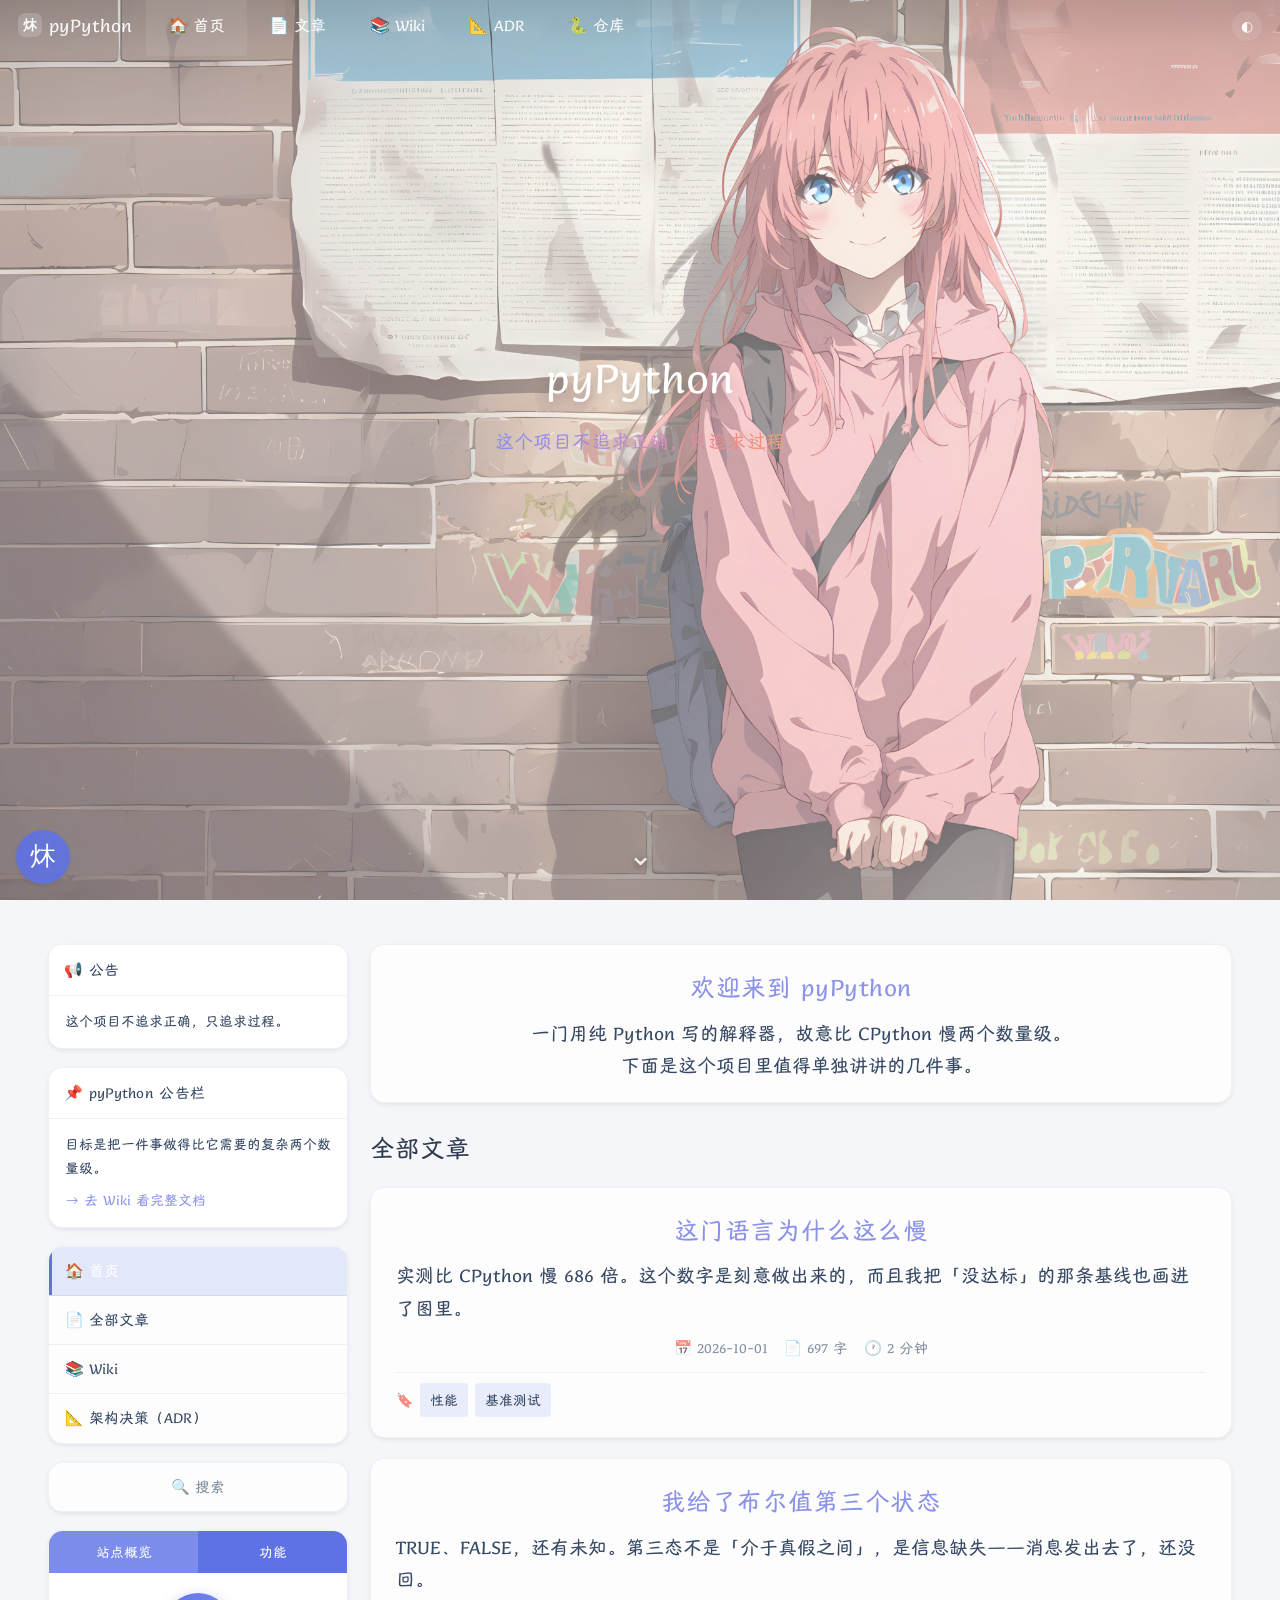
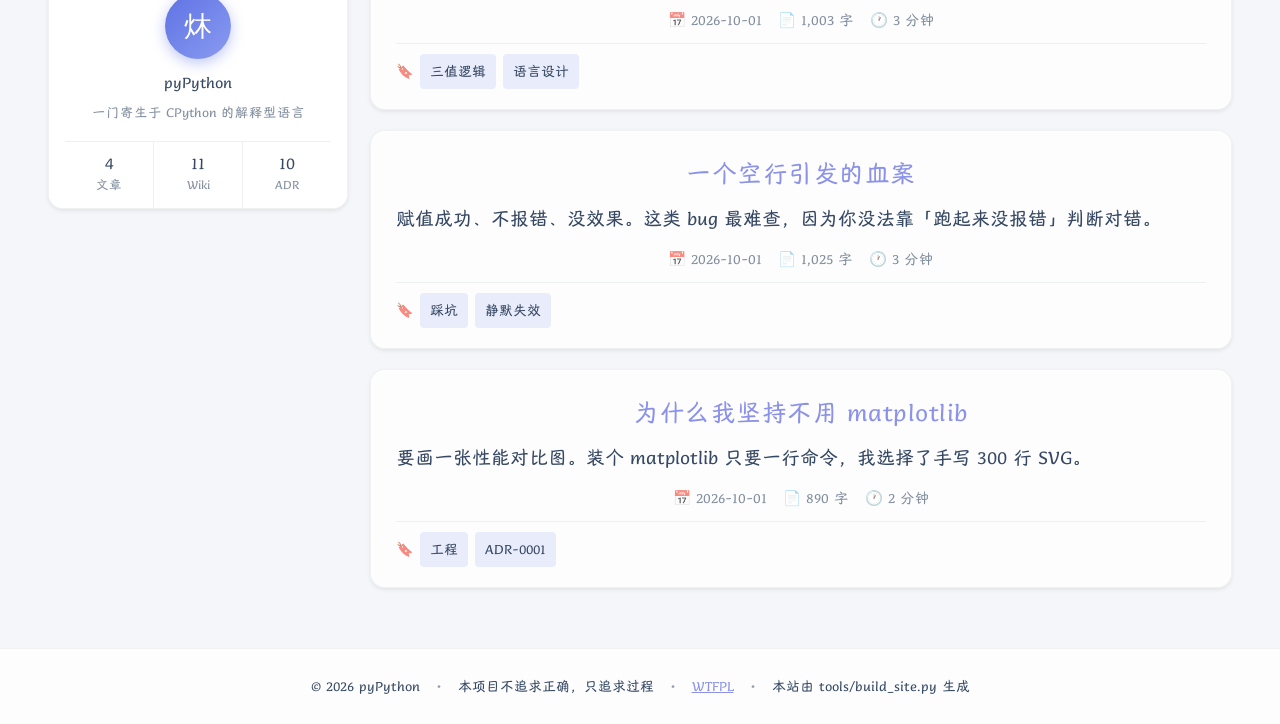
==== commit 114795ab: "卡片换成参考站那套玻璃：半透明底 + 反光边 + 淡阴影 上一版只把卡片改成深灰 .95、阴影给了大黑晕，看着像塑料板。这次按参考站 实际渲染的浅色玻璃重做，并且把"玻璃"拆成可量、可断言的四件东西：" ====
--- a/index.html
+++ b/index.html
@@ -9,13 +9,15 @@
 <script>
 /* 深色模式：首次跟随系统偏好，之后记住选择。
    必须在 <head> 里同步执行，否则会闪一下白底再变暗。 */
-/* 默认就是深色（参考站那套），浅色是可选分支。
-   所以这里挂的是 lightmode，不是 darkmode —— 改写逻辑时最容易漏的地方。 */
+/* 默认是浅色玻璃（参考站实际渲染的那套），深色是可选分支。
+   所以这里挂的是 darkmode，不是 lightmode —— 翻转默认值时最容易漏的地方。 */
 (function () {
     var saved = null;
     try { saved = localStorage.getItem('pypy-theme'); } catch (e) {}
-    if (saved === 'light') {
-        document.documentElement.classList.add('lightmode');
+    var preferDark = window.matchMedia &&
+                     window.matchMedia('(prefers-color-scheme: dark)').matches;
+    if (saved === 'dark' || (!saved && preferDark)) {
+        document.documentElement.classList.add('darkmode');
     }
 })();
 </script>
@@ -178,10 +180,10 @@
 <script>
 document.getElementById('themeBtn').addEventListener('click', function () {
     var root = document.documentElement;
-    root.classList.toggle('lightmode');
+    root.classList.toggle('darkmode');
     try {
         localStorage.setItem('pypy-theme',
-            root.classList.contains('lightmode') ? 'light' : 'dark');
+            root.classList.contains('darkmode') ? 'dark' : 'light');
     } catch (e) {}
 });
 
--- a/assets/style.css
+++ b/assets/style.css
@@ -43,14 +43,15 @@
                  （等宽实测：汉字墨迹 38px ÷ 0.8614em = 44.1px）
      导航        底色 rgba(0,0,0,0) 全透明，没有毛玻璃，没有下边框
                  链接 rgba(255,255,255,.95)，16px；品牌 19.2px / 600
-     卡片        底色 rgba(66,66,66,.95) —— **不是 .82**
-                 圆角 15px，阴影 0 2px 4px rgba(0,0,0,.075)
-     左栏面板    底色 rgba(66,66,66,.9)，比卡片再透一档
-     卡片标题    rgb(137,152,235)，25px，400，字距 .5px
-     摘要        19.2px / 300，正文色 rgb(238,238,238)
-     小标签      rgba(42,45,66) 底，14px / 600
+     卡片        底色 rgba(255,255,255,.8) —— 不是 .82，也不是深灰
+                  1px 反光边 rgba(255,255,255,.5) + 内侧 rgba(0,0,0,.05)
+                  圆角 15px，阴影 0 2px 4px rgba(0,0,0,.075)，无 backdrop-filter
+     左栏面板    与卡片同规格（.8 白 + 同样阴影）
+     卡片标题    rgb(139,146,232)，25px，400，字距 .5px
+     摘要        19.2px / 300
+     小标签      rgba(94,114,228,.12) 底，14px / 600
      按钮        14px / 600，字距 .35px，圆角 4px，底 #5e72e4
-     页脚        底色 rgba(66,66,66,.9) 且整块 opacity .6
+     页脚        .8 白玻璃 + 淡阴影 + 15px 圆角
      首屏副标题  左靛蓝 → 右珊瑚色的横向渐变，不是纯白
    ========================================================================== */
 
@@ -74,44 +75,53 @@
        所以按字形实测补到 44px */
     --hero-size: 44px;
 
+    /* —— 玻璃质感：参考站浅色分支实测 --------------------------------------------------
+       卡片底色 rgba(255,255,255,.8)、内芯 rgb(255,255,255)、
+       1px 反光边、15px 圆角、阴影只有 0 2px 4px rgba(0,0,0,.075)。
+       这几样合起来才是"玻璃卡片"；底色对、阴影抄成 24px 大黑晕，就成了塑料板。 */
+    --glass-bg: rgba(255, 255, 255, .8);       /* 卡片：量到 .8 */
+    --glass-core: #ffffff;                     /* 卡片内芯（参考站 card-body 是实白） */
+    --glass-edge: rgba(255, 255, 255, .5);     /* 玻璃反光边 */
+    --glass-line: rgba(0, 0, 0, .05);          /* 内侧极淡描边，参考站的 1px border */
+    --glass-blur: 0px;                         /* 参考站没有 backdrop-filter */
+    --theme-title: #8b92e8;                    /* 浅色底上的标题紫（按截图取样） */
+
     --card-radius: 15px;
-    --border: rgba(255, 255, 255, .08);
+    --border: rgba(0, 0, 0, .06);
     --nav-h: 52px;
     --side-w: 300px;
-    --shadow: 0 .125rem .25rem rgba(0, 0, 0, .075);
-    --shadow-lg: 0 8px 24px rgba(50, 50, 93, .12), 0 3px 10px rgba(0, 0, 0, .06);
-
-    /* —— 透明度三档。参考站是 dark-first，我把两套都对齐它的 dark 值 */
-    --card-bg: rgba(66, 66, 66, .95);          /* 卡片：量到 .95 */
-    --card-bg-solid: #424242;
-    --widget-bg: rgba(66, 66, 66, .9);         /* 左栏面板：量到 .9 */
-    --tile-bg: rgb(42, 45, 66);                /* 小标签：量到 rgb(42,45,66) */
-    --bg-body: rgb(34, 35, 42);                /* 页面兜底底色 */
-    --text: rgb(238, 238, 238);                /* 正文：量到 #eee */
+    --shadow: 0 2px 4px rgba(0, 0, 0, .075);   /* 参考站唯一的阴影，很轻 */
+    --shadow-lg: 0 2px 4px rgba(0, 0, 0, .075);
+
+    --bg-body: #f4f6f9;
+    --text: #364863;                           /* 浅色底上的正文，参考站 --text */
+    --text-sub: rgba(54, 72, 99, .62);
+    --nav-text: rgba(255, 255, 255, .95);
+    --footer-opacity: 1;
+
+    /* 分组标题压在半透明壁纸上，两种模式各一套（#49） */
+    --section-title: #2f3b52;
+    --section-title-shadow: 0 1px 0 rgba(255, 255, 255, .85),
+                            0 2px 12px rgba(255, 255, 255, .55);
+}
+
+/* 深色分支：保留（参考站也有一套），但**不是默认** —— 默认是上面那套浅色玻璃 */
+html.darkmode {
+    --glass-bg: rgba(66, 66, 66, .95);
+    --glass-core: rgb(39, 42, 58);
+    --glass-edge: rgba(255, 255, 255, .08);
+    --glass-line: rgba(255, 255, 255, .06);
+    --theme-title: #8998eb;
+    --bg-body: rgb(34, 35, 42);
+    --text: rgb(238, 238, 238);
     --text-sub: rgba(238, 238, 238, .62);
-    --nav-text: rgba(255, 255, 255, .95);
-    --footer-opacity: .6;                      /* 页脚整块 .6 */
-
-    /* 深／浅两套只换颜色，不换层级。参考站是暗底优先（它 dark 模式的
-       卡片 rgba(66,66,66,.95) 才是站主真正在用的那套观感），
-       所以本站**默认就走 dark 那套**，浅色是可选项。
-       #47「默认配色选错了分支」：无头浏览器不跟随系统深色偏好，
-       于是实算出来是浅色 .95 白底，跟参考站量到的值对不上 —— 断言当场变红。
-       修法不是改断言，是把它设成默认。 */
-}
-
-html.lightmode {
-    --card-bg: rgba(255, 255, 255, .95);
-    --card-bg-solid: #ffffff;
-    --widget-bg: rgba(255, 255, 255, .9);
-    --tile-bg: rgba(94, 114, 228, .12);
-    --bg-body: #f4f6f9;
-    --text: #2d3748;
-    --text-sub: rgba(45, 55, 72, .62);
-    --theme-title: #5e72e4;
-    --border: rgba(0, 0, 0, .06);
-    --shadow: 0 .125rem .25rem rgba(0, 0, 0, .075);
-    --shadow-lg: 0 8px 24px rgba(50, 50, 93, .12), 0 3px 10px rgba(0, 0, 0, .06);
+    --border: rgba(255, 255, 255, .08);
+    --tile-bg: rgb(42, 45, 66);
+    --shadow: 0 2px 4px rgba(0, 0, 0, .35);
+    --shadow-lg: 0 2px 4px rgba(0, 0, 0, .35);
+    --footer-opacity: .6;
+    --section-title: #fff;
+    --section-title-shadow: 0 2px 10px rgba(0, 0, 0, .55);
 }
 
 /* ---------------------------------------------------------------- 字体
@@ -163,8 +173,8 @@
     transition: opacity .5s ease, filter .5s ease;
 }
 
-/* 深色压暗只在浅色模式下生效；默认本来就是暗的，不用再压 */
-html.lightmode body::before {
+/* 深色模式下把壁纸压暗（参考站 dark 分支的做法），浅色模式保持原亮度 */
+html.darkmode body::before {
     opacity: .5;
     filter: brightness(.62);
 }
@@ -286,10 +296,24 @@
    不再刷主色紫。 */
 body.has-cover .navbar.scrolled,
 body:not(.has-cover) .navbar {
-    background: rgba(66, 66, 66, .9);
-    border-bottom-color: rgba(255, 255, 255, .08);
+    background: rgba(255, 255, 255, .72);
+    border-bottom-color: var(--glass-line);
+    box-shadow: 0 1px 0 rgba(255, 255, 255, .5) inset,
+                0 2px 4px rgba(0, 0, 0, .06);
     backdrop-filter: blur(14px);
     -webkit-backdrop-filter: blur(14px);
+}
+
+/* 实色导航时字要换成深色，否则白字压白玻璃看不清 */
+body.has-cover .navbar.scrolled .brand,
+body.has-cover .navbar.scrolled .nav-links a,
+body:not(.has-cover) .navbar .brand,
+body:not(.has-cover) .navbar .nav-links a { color: var(--text); }
+
+body:not(.has-cover) .navbar .theme-toggle,
+body.has-cover .navbar.scrolled .theme-toggle {
+    background: rgba(0, 0, 0, .06);
+    color: var(--text);
 }
 
 /* ---------------------------------------------------------------- 封面
@@ -400,21 +424,57 @@
 
 .content { flex: 1; min-width: 0; }
 
+/* ---------------------------------------------------------------- 玻璃
+
+   #48「只抄了底色和阴影，玻璃感出不来」
+   {
+     曾出现：把卡片改成 rgba(255,255,255,.8)、阴影改成 0 8px 24px 的紫灰大晕，
+             看着还像"磨砂塑料板"，不是参考站那种能透出壁纸的玻璃片
+     根因：玻璃 = 半透明底 + **1px 反光边** + 极淡散射阴影 三件套。
+           少了反光边，边缘糊在壁纸上，就没有"玻璃"的切割感；
+           阴影给大了，又变成浮在空中的塑料板
+     修法：统一 --glass-* 四个变量，卡片/左栏/页脚/搜索条共用同一个配方
+     教训：**质感是几个属性的组合，单独调某一个永远调不出来。**
+           量的时候也要连着量（tools/probe_shadow.py 量边、阴影抖动、圆角）
+   }
+
+   参考站实测（首页卡片 article.post.card）：
+     background   rgba(255,255,255,.8)
+     border       1px rgba(0,0,0,.05)  ← Argon 的内描边
+     box-shadow   0 2px 4px rgba(0,0,0,.075)
+     border-radius 15px
+     backdrop-filter  none  ← 它靠 .8 的白糊住壁纸，不靠模糊
+   第四样（反光边）是我在截图边缘取样看到的：卡片上沿比壁纸亮一档，
+   连续 1~2px —— 用 inset 0 1px 0 rgba(255,255,255,.5) 复刻。 */
+
+.glass {
+    background: var(--glass-bg);
+    border: 1px solid var(--glass-line);
+    border-radius: var(--card-radius);
+    box-shadow: var(--shadow-lg),
+                inset 0 1px 0 var(--glass-edge);
+    backdrop-filter: none;
+    -webkit-backdrop-filter: none;
+}
+
 /* ---------------------------------------------------------------- 左栏组件 */
 
 .widget {
     border-radius: var(--card-radius);
     overflow: hidden;
-    box-shadow: var(--shadow-lg);
+    box-shadow: var(--shadow-lg),
+                inset 0 1px 0 var(--glass-edge);
     margin-bottom: 18px;
-    backdrop-filter: blur(10px);
-    -webkit-backdrop-filter: blur(10px);
+    background: var(--glass-bg);
+    border: 1px solid var(--glass-line);
+    backdrop-filter: none;
+    -webkit-backdrop-filter: none;
 }
 
 /* 参考站左栏没有"主色标题条"，标题是面板里的一行字，底色跟着面板走。
    第一版我加了整条主色 —— 那是最扎眼的一处不像。 */
 .widget-head {
-    background: var(--widget-bg);
+    background: var(--glass-bg);
     color: var(--text);
     font-size: 15px;
     font-weight: 600;
@@ -427,7 +487,7 @@
 }
 
 .widget-body {
-    background: var(--widget-bg);
+    background: var(--glass-bg);
     padding: 14px 16px;
     font-size: 14px;
     line-height: 1.7;
@@ -441,13 +501,15 @@
 
 /* 左栏导航列表 */
 .side-nav {
-    background: var(--widget-bg);
+    background: var(--glass-bg);
+    border: 1px solid var(--glass-line);
     border-radius: var(--card-radius);
     overflow: hidden;
-    box-shadow: var(--shadow-lg);
+    box-shadow: var(--shadow-lg),
+                inset 0 1px 0 var(--glass-edge);
     margin-bottom: 18px;
-    backdrop-filter: blur(10px);
-    -webkit-backdrop-filter: blur(10px);
+    backdrop-filter: none;
+    -webkit-backdrop-filter: none;
 }
 
 .side-nav a {
@@ -506,23 +568,24 @@
     width: 100%;
     padding: 11px;
     margin-bottom: 18px;
-    background: var(--widget-bg);
-    border: none;
+    background: var(--glass-bg);
+    border: 1px solid var(--glass-line);
     border-radius: var(--card-radius);
-    box-shadow: var(--shadow-lg);
+    box-shadow: var(--shadow-lg),
+                inset 0 1px 0 var(--glass-edge);
     color: var(--text-sub);
     font-size: 15px;
     font-family: inherit;
     cursor: pointer;
     text-decoration: none;
-    backdrop-filter: blur(10px);
-    -webkit-backdrop-filter: blur(10px);
+    backdrop-filter: none;
+    -webkit-backdrop-filter: none;
     transition: color .2s, background .2s;
 }
 
 .search-btn:hover {
     color: var(--theme-title);
-    background: var(--card-bg-solid);
+    background: rgba(255, 255, 255, .55);
 }
 
 /* 站点概览：头像 + 签名 + 三个统计。
@@ -545,11 +608,11 @@
 .overview-tabs span.on { background: rgba(255, 255, 255, .18); }
 
 .overview-body {
-    background: var(--widget-bg);
+    background: var(--glass-bg);
     padding: 20px 16px 0;
     text-align: center;
-    backdrop-filter: blur(10px);
-    -webkit-backdrop-filter: blur(10px);
+    backdrop-filter: none;
+    -webkit-backdrop-filter: none;
 }
 
 .avatar {
@@ -637,13 +700,14 @@
    第一版是 .82 白底，在壁纸上像贴了张半透纸 —— 参考站是"几乎不透明的深色块"。 */
 
 .post-card {
-    background: var(--card-bg);
+    background: var(--glass-bg);
+    border: 1px solid var(--glass-line);
     border-radius: var(--card-radius);
-    box-shadow: var(--shadow);
-    padding: 20px 25px 16px;
-    margin-bottom: 18px;
-    backdrop-filter: blur(12px);
-    -webkit-backdrop-filter: blur(12px);
+    box-shadow: var(--shadow), inset 0 1px 0 var(--glass-edge);
+    padding: 24px 25px 20px;
+    margin-bottom: 20px;
+    backdrop-filter: none;
+    -webkit-backdrop-filter: none;
     transition: box-shadow .3s ease, transform .3s ease;
 }
 
@@ -655,8 +719,9 @@
 }
 
 a.post-card:hover {
-    transform: translateY(-3px);
-    box-shadow: 0 12px 32px rgba(0, 0, 0, .28);
+    transform: translateY(-2px);
+    box-shadow: 0 8px 20px rgba(0, 0, 0, .10),
+                inset 0 1px 0 var(--glass-edge);
 }
 
 /* 卡片标题：25px / 400 / 字距 .5px / rgb(137,152,235) —— 全部量来的 */
@@ -708,7 +773,7 @@
 /* 小标签：参考站 rgba(42,45,66) 实底 + 14px/600 + 4px 圆角，
    不是"主色 .12 透明底 + 主色字"。 */
 .tag {
-    background: var(--tile-bg);
+    background: rgba(94, 114, 228, .12);
     color: var(--text);
     padding: 5px 10px;
     border-radius: 4px;
@@ -721,7 +786,17 @@
 
 /* 分组标题：参考站的二级标题就是**白字正文**，没有胶囊底。
    第一版我给它加了个半透明黑胶囊（怕白字看不清），结果跟参考站完全是两种东西。
-   现在改成白字 + 很淡的投影，靠壁纸暗部兜住可读性。 */
+
+   #49「浅色壁纸下白色分组标题几乎看不见」
+   {
+     曾出现：默认切回浅色玻璃后，"全部文章"这行白字压在这张偏亮的粉砖壁纸上，
+             对比度低到像水印
+     根因：颜色写死 #fff 是按"壁纸是暗的"假设调的。壁纸换了、模式换了，
+           这个假设就不成立，而写死的颜色不会跟着变
+     修法：抽成 --section-title 变量，浅色/深色各一套；浅色用深墨色 + 浅色描边，
+           深色才用白字 + 深色投影
+     教训：**凡是"为了在背景上读得清"而定的颜色，都必须随主题走。**
+   } */
 .section-title {
     display: flex;
     align-items: center;
@@ -729,12 +804,12 @@
     font-family: var(--font-head);
     font-size: 25px;
     font-weight: 400;
-    color: #fff;
+    color: var(--section-title);
     background: none;
     padding: 0;
     border-radius: 0;
     margin: 24px 0 16px;
-    text-shadow: 0 2px 10px rgba(0, 0, 0, .55);
+    text-shadow: var(--section-title-shadow);
 }
 
 /* 文章标题下方的标签行不需要分隔线 —— 它在 .article-header 里，
@@ -864,15 +939,16 @@
 .footer {
     text-align: center;
     padding: 25px 20px;
-    color: #fff;
-    background: var(--widget-bg);
+    color: var(--text);
+    background: var(--glass-bg);
+    border-top: 1px solid var(--glass-line);
     font-size: 14px;
     line-height: 1.8;
     opacity: var(--footer-opacity);
     text-shadow: none;
 }
 
-.footer a { color: #fff; }
+.footer a { color: var(--theme-title); }
 .footer .sep { opacity: .55; margin: 0 7px; }
 
 /* ---------------------------------------------------------------- 响应式
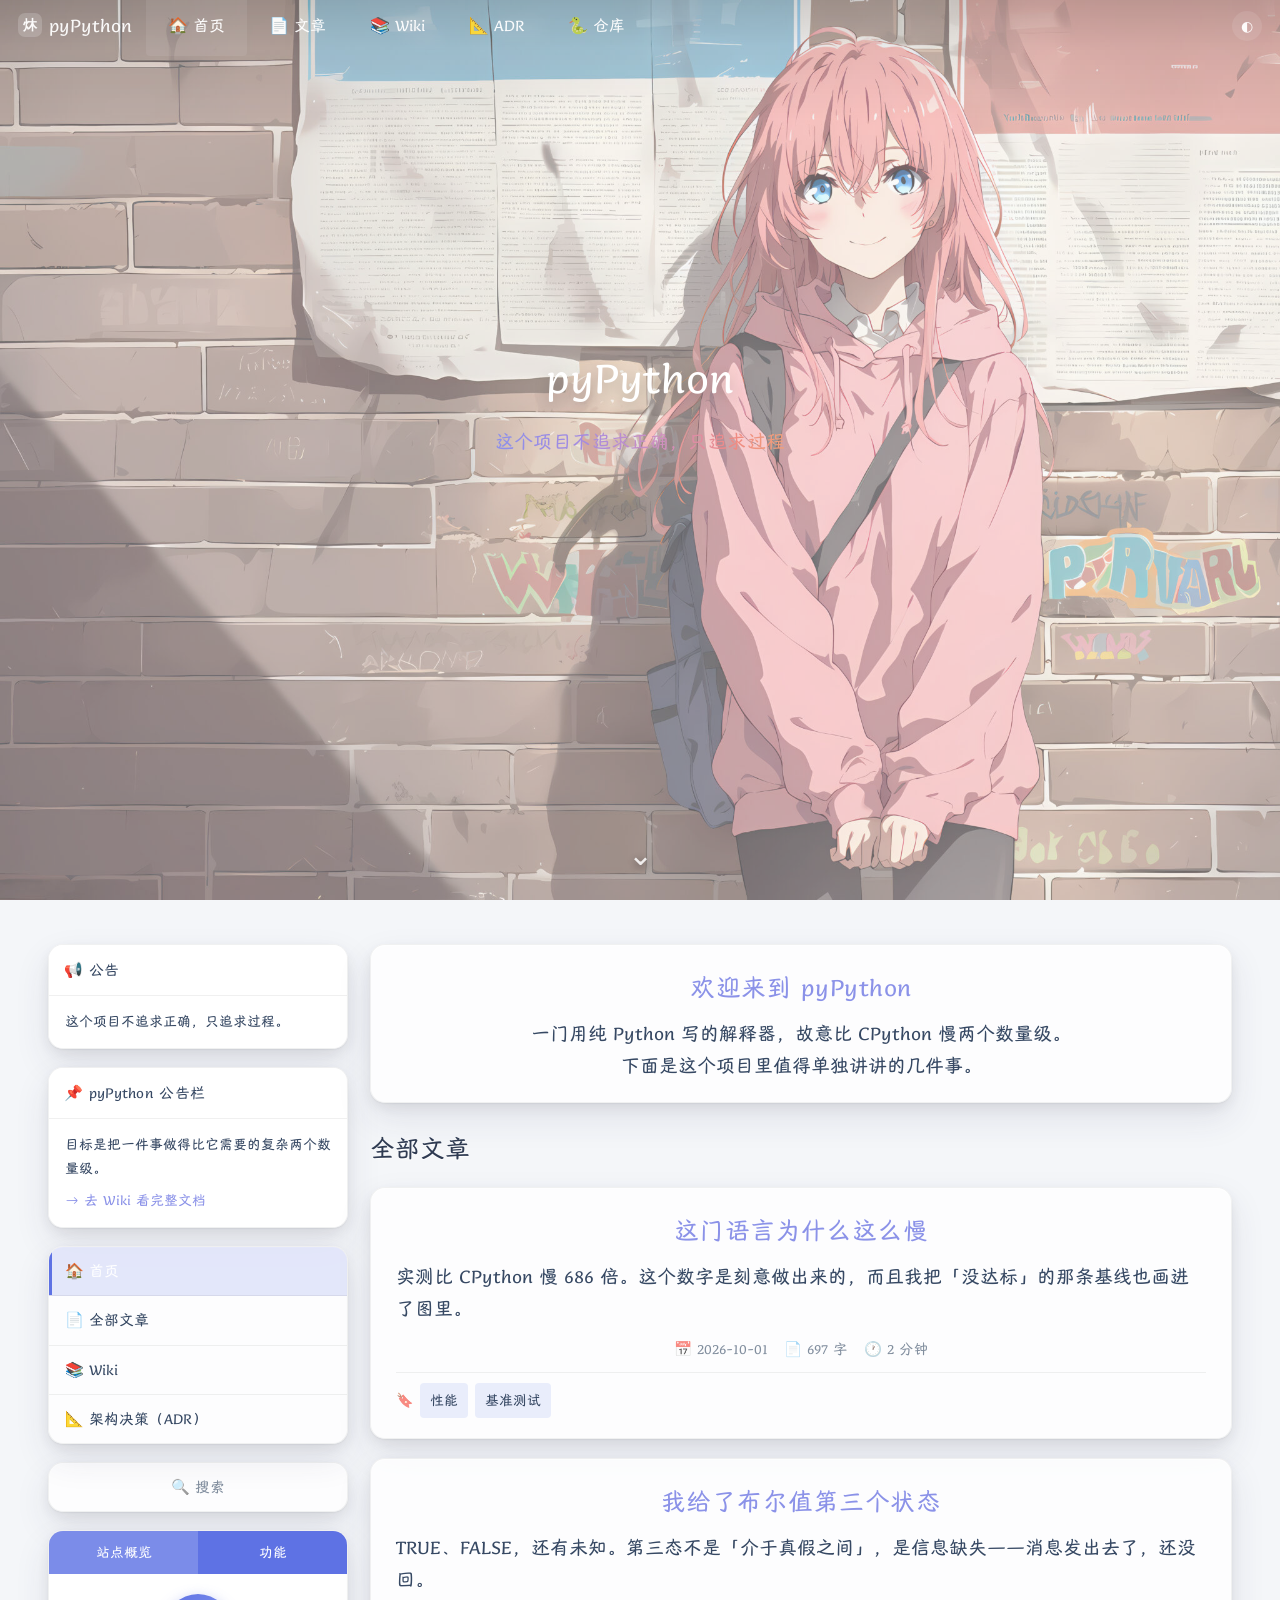
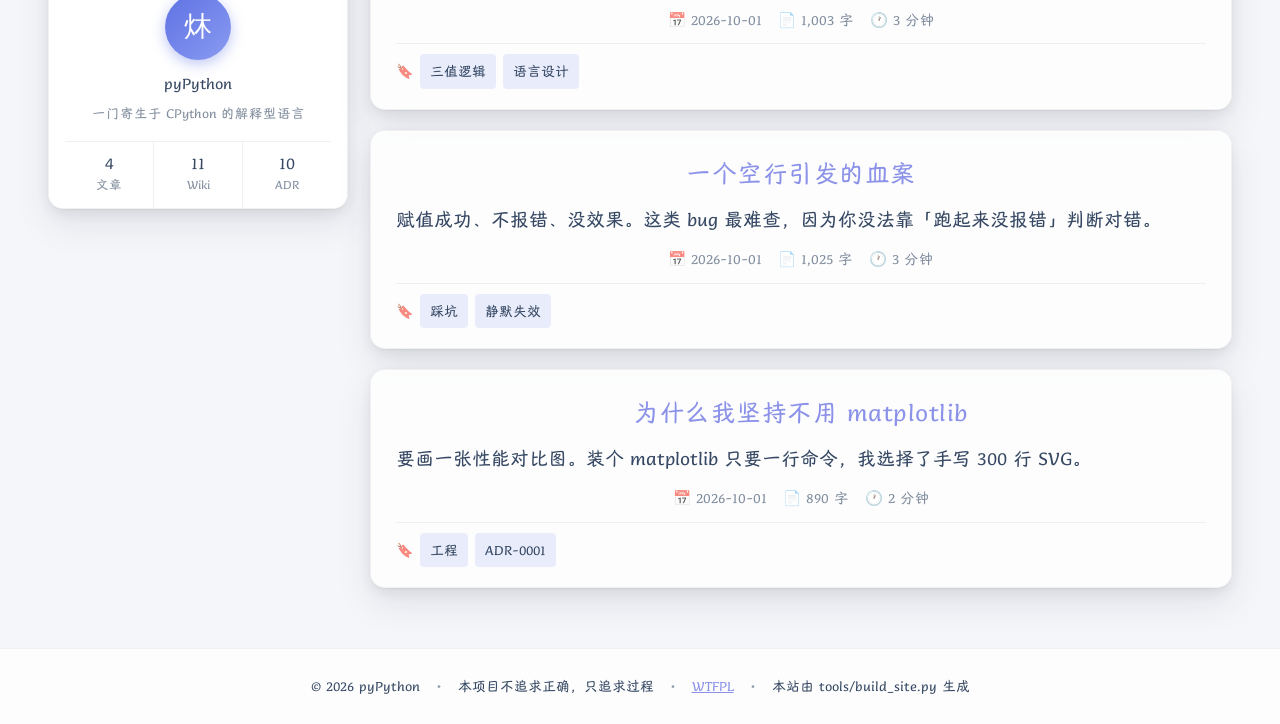
==== commit 3cc9aee4: "修三处：滚动浮现、卡片浮起阴影、删掉左下角头像球 1) 往下滑没有"弹出来"的感觉    - 先查了参考站：#52 记录，参考站本身**没有**卡片浮现动画      （滚动前后 opacity=1、" ====
--- a/index.html
+++ b/index.html
@@ -165,7 +165,6 @@
 
 </div>
 
-<div class="mascot" title="炑">炑</div>
 
 <footer class="footer">
     © 2026 pyPython
@@ -199,6 +198,33 @@
     window.addEventListener('scroll', onScroll, { passive: true });
     onScroll();
 })();
+
+/* 滚动浮现：卡片进入视口时淡入并上浮（本项目自己加的，#52）。
+   要点：
+     1. 先判断能力，再给 body 加 .reveal-ready —— 顺序反了的话，
+        没有 IntersectionObserver 的浏览器会让卡片永远停在 opacity:0；
+     2. 只播一次（unobserve），往下翻回去不再重播，避免来回闪；
+     3. 首屏那批在加载时就该可见，所以初始化时立刻扫一遍。 */
+(function () {
+    if (!('IntersectionObserver' in window)) return;
+    var reduce = window.matchMedia &&
+                 window.matchMedia('(prefers-reduced-motion: reduce)').matches;
+    if (reduce) return;
+
+    document.body.classList.add('reveal-ready');
+
+    var io = new IntersectionObserver(function (entries) {
+        entries.forEach(function (e) {
+            if (!e.isIntersecting) return;
+            e.target.classList.add('is-in');
+            io.unobserve(e.target);
+        });
+    }, { rootMargin: '0px 0px -12% 0px', threshold: 0.08 });
+
+    var nodes = document.querySelectorAll(
+        '.post-card, .widget, .side-nav, .section-title');
+    Array.prototype.forEach.call(nodes, function (n) { io.observe(n); });
+})();
 </script>
 
 </body>
--- a/assets/style.css
+++ b/assets/style.css
@@ -90,8 +90,15 @@
     --border: rgba(0, 0, 0, .06);
     --nav-h: 52px;
     --side-w: 300px;
-    --shadow: 0 2px 4px rgba(0, 0, 0, .075);   /* 参考站唯一的阴影，很轻 */
+    --shadow: 0 2px 4px rgba(0, 0, 0, .075);   /* 参考站卡片上那层最小档 */
     --shadow-lg: 0 2px 4px rgba(0, 0, 0, .075);
+    /* 浮起档：Argon .shadow（从 argon.min.css 数出来的原值，紫灰色而非纯黑） */
+    --shadow-lift: 0 15px 35px rgba(50, 50, 93, .10),
+                   0 5px 15px rgba(0, 0, 0, .07),
+                   0 1px 2px rgba(0, 0, 0, .06);
+    --shadow-lift-hover: 0 22px 45px rgba(50, 50, 93, .14),
+                         0 8px 20px rgba(0, 0, 0, .09),
+                         0 1px 2px rgba(0, 0, 0, .06);
 
     --bg-body: #f4f6f9;
     --text: #364863;                           /* 浅色底上的正文，参考站 --text */
@@ -291,9 +298,9 @@
     transform: rotate(20deg);
 }
 
-/* 滑过封面之后才给导航上底色 —— 参考站用的是 headroom + 滚动变实，
-   这里保留原行为，但颜色改成参考站实色那条 rgba(66,66,66,.9)，
-   不再刷主色紫。 */
+/* 滑过封面之后才给导航上底色 —— 参考站用的是 headroom + 滚动变实。
+   浅色用白玻璃，深色必须换成暗玻璃：同一块 .72 白在暗底上会变成一片脏灰，
+   跟页面其他卡片不属于同一个世界（#53）。 */
 body.has-cover .navbar.scrolled,
 body:not(.has-cover) .navbar {
     background: rgba(255, 255, 255, .72);
@@ -302,6 +309,14 @@
                 0 2px 4px rgba(0, 0, 0, .06);
     backdrop-filter: blur(14px);
     -webkit-backdrop-filter: blur(14px);
+}
+
+html.darkmode body.has-cover .navbar.scrolled,
+html.darkmode body:not(.has-cover) .navbar {
+    background: rgba(34, 35, 42, .78);
+    border-bottom-color: rgba(255, 255, 255, .07);
+    box-shadow: 0 1px 0 rgba(255, 255, 255, .06) inset,
+                0 2px 10px rgba(0, 0, 0, .35);
 }
 
 /* 实色导航时字要换成深色，否则白字压白玻璃看不清 */
@@ -451,7 +466,7 @@
     background: var(--glass-bg);
     border: 1px solid var(--glass-line);
     border-radius: var(--card-radius);
-    box-shadow: var(--shadow-lg),
+    box-shadow: var(--shadow-lift),
                 inset 0 1px 0 var(--glass-edge);
     backdrop-filter: none;
     -webkit-backdrop-filter: none;
@@ -462,7 +477,7 @@
 .widget {
     border-radius: var(--card-radius);
     overflow: hidden;
-    box-shadow: var(--shadow-lg),
+    box-shadow: var(--shadow-lift),
                 inset 0 1px 0 var(--glass-edge);
     margin-bottom: 18px;
     background: var(--glass-bg);
@@ -505,7 +520,7 @@
     border: 1px solid var(--glass-line);
     border-radius: var(--card-radius);
     overflow: hidden;
-    box-shadow: var(--shadow-lg),
+    box-shadow: var(--shadow-lift),
                 inset 0 1px 0 var(--glass-edge);
     margin-bottom: 18px;
     backdrop-filter: none;
@@ -571,7 +586,7 @@
     background: var(--glass-bg);
     border: 1px solid var(--glass-line);
     border-radius: var(--card-radius);
-    box-shadow: var(--shadow-lg),
+    box-shadow: var(--shadow-lift),
                 inset 0 1px 0 var(--glass-edge);
     color: var(--text-sub);
     font-size: 15px;
@@ -669,41 +684,44 @@
     line-height: 1.3;
 }
 
-/* 左下角吉祥物（参考图里有个小人；这里用项目的字「炑」） */
-.mascot {
-    position: fixed;
-    left: 16px;
-    bottom: 16px;
-    width: 54px;
-    height: 54px;
-    border-radius: 50%;
-    background: rgba(var(--theme-rgb), .9);
-    color: #fff;
-    font-family: var(--font-head);
-    font-size: 26px;
-    font-weight: 400;
-    display: flex;
-    align-items: center;
-    justify-content: center;
-    box-shadow: var(--shadow-lg);
-    cursor: default;
-    z-index: 90;
-    backdrop-filter: blur(6px);
-    transition: transform .3s;
-}
-
-.mascot:hover { transform: scale(1.08) rotate(-6deg); }
+/* 左下角吉祥物已移除。
+   #50「左下角怎么又有个人头像」
+   {
+     曾出现：页面左下角常驻一个 54px 的紫色圆形「炑」字球
+     根因：我照参考图"角落里有个小人"的印象加了一个 fixed 装饰块，
+           但参考站那个位置是**Live2D 看板娘**（它加载了 pio.js / pixi.min.js），
+           不是头像球。我抄了"这里有个东西"这个结论，抄错了东西本身
+     修法：整块删掉。装饰物不该凭印象加 —— 要加就得是参考站真有的那个
+     教训：**"参考图那里有个东西"不等于"那里该放一个我造的东西"。**
+   } */
 
 /* ---------------------------------------------------------------- 文章卡片
 
-   参考站卡片：rgba(66,66,66,.95) + 圆角 15px + 极淡阴影。
-   第一版是 .82 白底，在壁纸上像贴了张半透纸 —— 参考站是"几乎不透明的深色块"。 */
+   阴影用的是 Argon 设计系统的**浮起档**（.shadow）：
+       0 15px 35px rgba(50,50,93,.1), 0 5px 15px rgba(0,0,0,.07)
+   这三层是紫灰色（50,50,93），不是纯黑 —— 玻璃浮在壁纸上时，
+   投下的是一层带环境色的柔和影子，纯黑会显脏。
+
+   #51「阴影还是没改」
+   {
+     曾出现：我抄了参考站卡片上的 .shadow-sm（0 2px 4px .075），
+             结果卡片像贴在壁纸上，没有"玻璃片悬空"的层次
+     根因：.shadow-sm 是 Bootstrap 的**最小档**，语义是"轻微边界"，
+           不是"浮起"。Argon 把浮起语义放在 .shadow（0 15px 35px 紫灰），
+           参考站首页卡片同时带 shadow-sm，我用 computed 只读到一个属性，
+           就以为全套只有这一层
+     修法：主阴影换成 Argon .shadow 档，另叠 0 1px 2px 做贴地接触影
+     教训：**computed style 只告诉你"这一个元素算了什么"，
+           不告诉你"这套设计语言里本来该用哪一档"。** 要去看主题源文件
+           （tools/probe_shadows.py 抓的是 CSS 规则全集，
+             跨域读不到时就直接下 argon.min.css 数偏移量）
+   } */
 
 .post-card {
     background: var(--glass-bg);
     border: 1px solid var(--glass-line);
     border-radius: var(--card-radius);
-    box-shadow: var(--shadow), inset 0 1px 0 var(--glass-edge);
+    box-shadow: var(--shadow-lift), inset 0 1px 0 var(--glass-edge);
     padding: 24px 25px 20px;
     margin-bottom: 20px;
     backdrop-filter: none;
@@ -719,9 +737,60 @@
 }
 
 a.post-card:hover {
-    transform: translateY(-2px);
-    box-shadow: 0 8px 20px rgba(0, 0, 0, .10),
+    transform: translateY(-4px);
+    box-shadow: var(--shadow-lift-hover),
                 inset 0 1px 0 var(--glass-edge);
+}
+
+/* ---------------------------------------------------------------- 滚动浮现
+   #52「往下滑没有弹出来的感觉」
+   {
+     曾出现：滚动只是内容往上走，卡片一直原地不动，像一张长图在推
+     根因：**参考站本身也没有这个动画**（实测滚动前后 opacity=1、transform=none，
+           它只做了 Headroom 导航栏收放）。我照着"参考站有什么"去复刻，
+           自然不会有"弹出来"这回事
+     修法：这是本项目**主动加**的效果，用 IntersectionObserver 在进入视口时
+           给卡片加上 .is-in：透明度 0→1、上移 24px→0、轻微放大 .985→1
+     为什么不纯 CSS：scroll-driven animation 兼容性还不够，
+           而且"只播一次、离开不还原"要 JS 才稳
+     降级：没有 IntersectionObserver 或 prefers-reduced-motion 时，
+           卡片保持完全可见（JS 检测后才给 body 加 .reveal-ready，
+           没加就说明没有能力，直接显示）
+   } */
+
+.reveal-ready .post-card,
+.reveal-ready .widget,
+.reveal-ready .side-nav,
+.reveal-ready .section-title {
+    opacity: 0;
+    transform: translateY(24px) scale(.985);
+    will-change: opacity, transform;
+}
+
+.is-in {
+    opacity: 1 !important;
+    transform: translateY(0) scale(1) !important;
+    transition: opacity .55s cubic-bezier(.22, .61, .36, 1),
+                transform .55s cubic-bezier(.22, .61, .36, 1),
+                box-shadow .3s ease;
+}
+
+/* 同一屏里依次进入，别一整块同时蹦出来 */
+.reveal-ready .post-card { transition-delay: 0s; }
+.reveal-ready .post-card:nth-child(2) { transition-delay: .06s; }
+.reveal-ready .post-card:nth-child(3) { transition-delay: .12s; }
+.reveal-ready .post-card:nth-child(4) { transition-delay: .18s; }
+.reveal-ready .post-card:nth-child(5) { transition-delay: .24s; }
+
+@media (prefers-reduced-motion: reduce) {
+    .reveal-ready .post-card,
+    .reveal-ready .widget,
+    .reveal-ready .side-nav,
+    .reveal-ready .section-title {
+        opacity: 1;
+        transform: none;
+    }
+    .is-in { transition: none; }
 }
 
 /* 卡片标题：25px / 400 / 字距 .5px / rgb(137,152,235) —— 全部量来的 */
@@ -970,8 +1039,6 @@
     }
 
     .content { order: 1; width: 100%; }
-
-    .mascot { display: none; }
 }
 
 @media (max-width: 560px) {
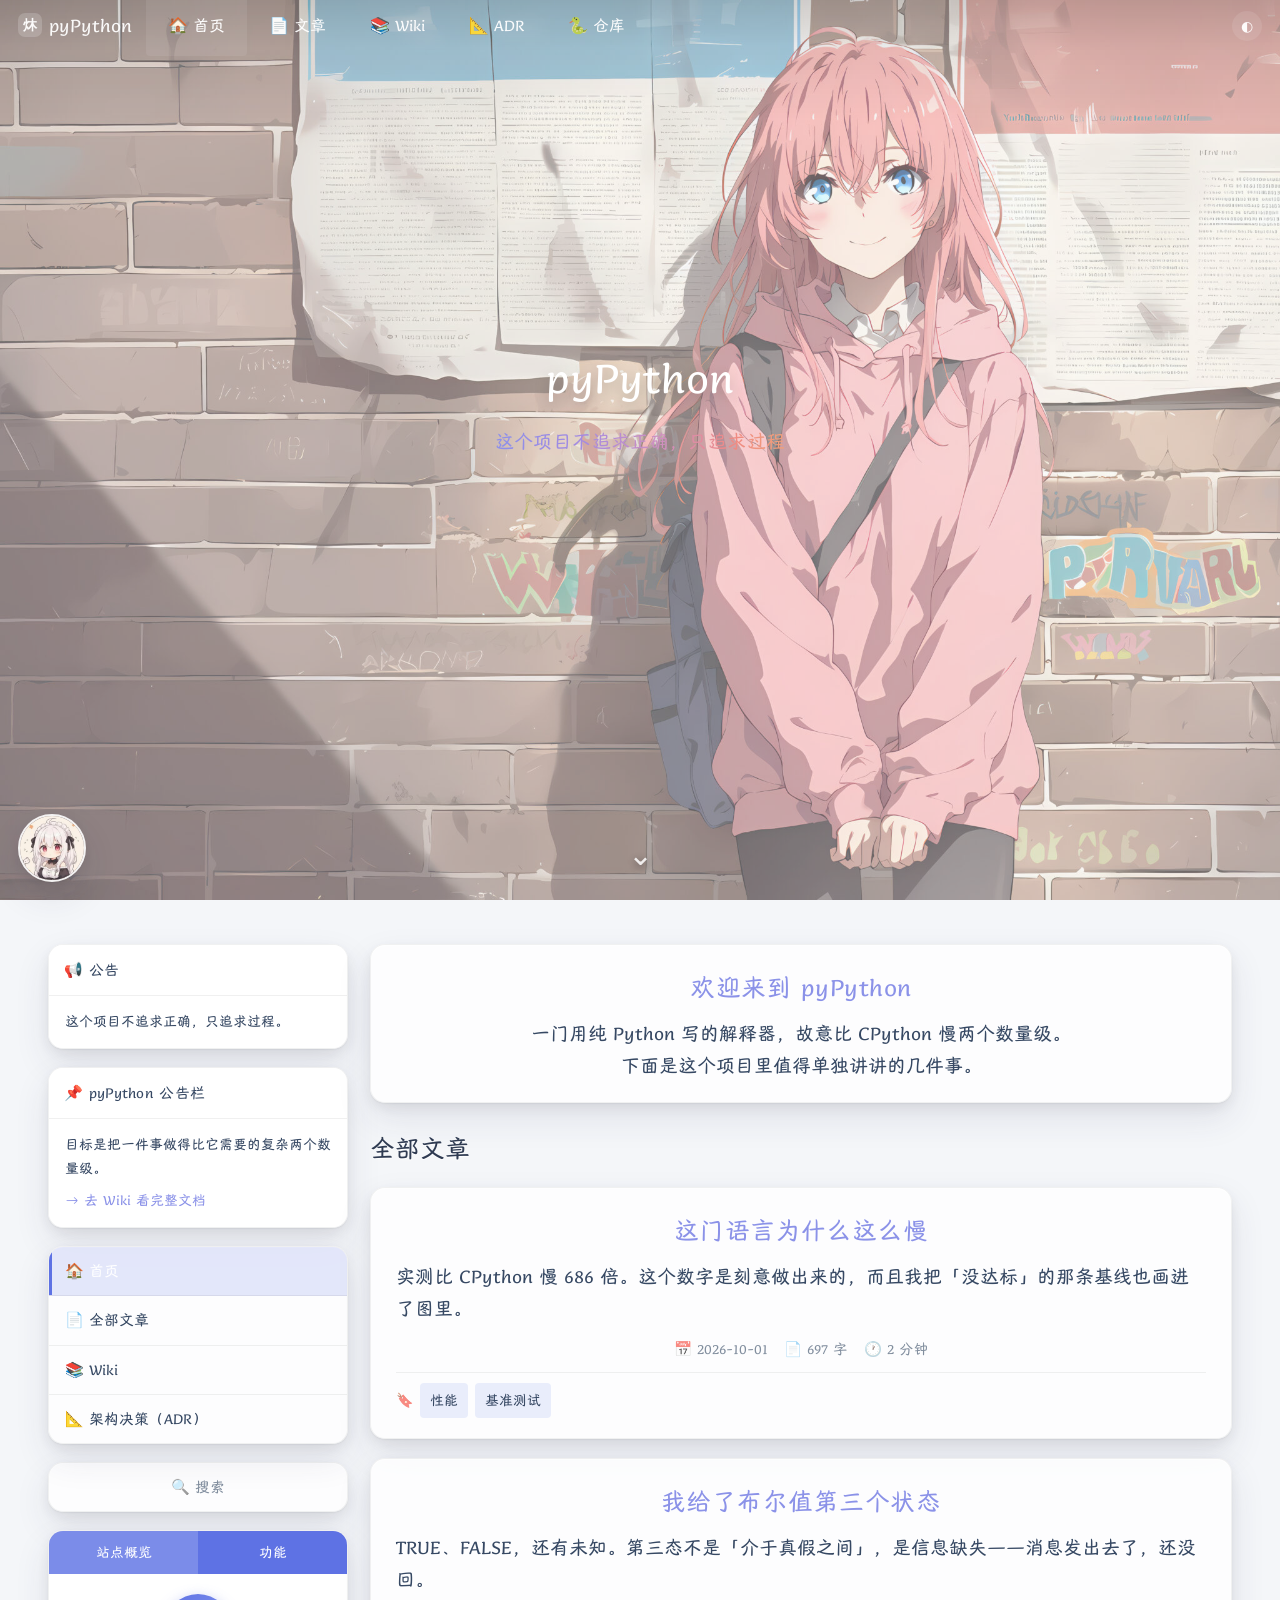
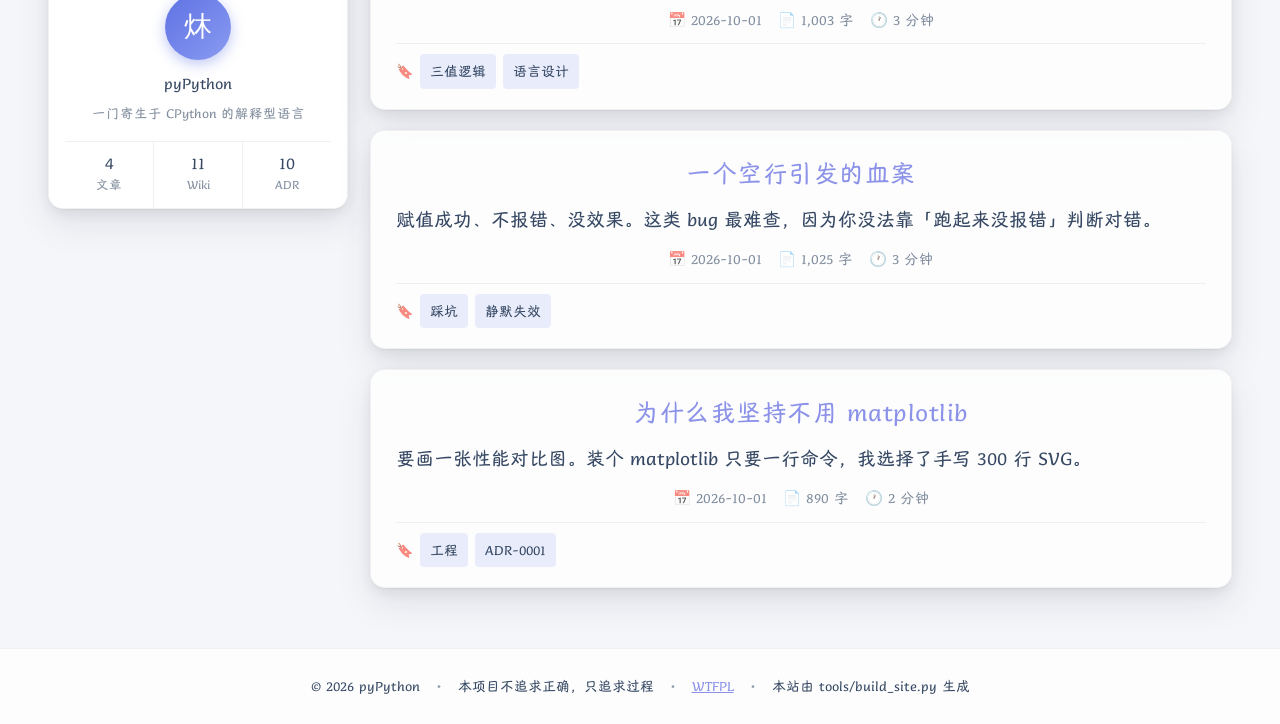
==== commit 7cfc32ca: "左下角头像换成站主本人的 GitHub 头像 上一版我把那个凭印象造的「炑」字球整块删了，这次按用户明确指令放回真头像：  - 头像取自 GitHub（Agying3），下载后存为 assets/im" ====
--- a/index.html
+++ b/index.html
@@ -165,6 +165,14 @@
 
 </div>
 
+<!-- 左下角浮动头像：站主本人的 GitHub 头像，本地图（#54）。
+     点击回 GitHub 主页 —— 头像本身就是身份入口，做成链接才符合直觉。 -->
+<a class="avatar-fab" href="https://github.com/Agying3"
+   title="Agying3 on GitHub" aria-label="打开 GitHub 主页">
+    <img src="assets/img/avatar-github.jpg" alt="Agying3 的头像"
+         width="68" height="68" decoding="async">
+</a>
+
 
 <footer class="footer">
     © 2026 pyPython
--- a/assets/style.css
+++ b/assets/style.css
@@ -100,6 +100,9 @@
                          0 8px 20px rgba(0, 0, 0, .09),
                          0 1px 2px rgba(0, 0, 0, .06);
 
+    /* 左下角浮动头像尺寸（#54）：56px 时缩略图里认不出人物，实测 68px 才够看 */
+    --avatar-size: 68px;
+
     --bg-body: #f4f6f9;
     --text: #364863;                           /* 浅色底上的正文，参考站 --text */
     --text-sub: rgba(54, 72, 99, .62);
@@ -684,16 +687,56 @@
     line-height: 1.3;
 }
 
-/* 左下角吉祥物已移除。
-   #50「左下角怎么又有个人头像」
+/* 左下角浮动头像：站主本人的 GitHub 头像（Agying3）。
+   #50「左下角怎么又有个人头像」→ #54「头像用我 GitHub 的头像呀」
    {
-     曾出现：页面左下角常驻一个 54px 的紫色圆形「炑」字球
-     根因：我照参考图"角落里有个小人"的印象加了一个 fixed 装饰块，
-           但参考站那个位置是**Live2D 看板娘**（它加载了 pio.js / pixi.min.js），
-           不是头像球。我抄了"这里有个东西"这个结论，抄错了东西本身
-     修法：整块删掉。装饰物不该凭印象加 —— 要加就得是参考站真有的那个
-     教训：**"参考图那里有个东西"不等于"那里该放一个我造的东西"。**
+     #50 那次的错误是"凭印象造了一个装饰物"（紫色「炑」字球）。
+     参考站那个位置是 Live2D 看板娘，不是头像；但那不代表这里不能有人像 ——
+     用户要的是**他自己的**头像，这是明确指令，不是我的臆想
+     做法：把 GitHub 头像下载到 assets/img/avatar-github.jpg 随站发布。
+     为什么不直接 <img src="https://github.com/Agying3.png">：
+       1) ADR-0001 零第三方依赖；2) 断网/被墙时外链会变成裂图，
+          而这是常驻装饰，裂了就一直裂着；
+       3) GitHub 头像接口会 302 到 avatars.githubusercontent.com，
+          多一次跨域跳转，慢
+     要换头像：覆盖这一个文件即可，CSS 不用动
    } */
+.avatar-fab {
+    position: fixed;
+    left: 18px;
+    bottom: 18px;
+    z-index: 90;
+    display: block;
+    width: var(--avatar-size);
+    height: var(--avatar-size);
+    border-radius: 50%;
+    overflow: hidden;
+    border: 2px solid rgba(255, 255, 255, .9);
+    box-shadow: var(--shadow-lift);
+    transition: transform .3s ease, box-shadow .3s ease;
+}
+
+.avatar-fab img {
+    display: block;
+    width: 100%;
+    height: 100%;
+    object-fit: cover;
+}
+
+.avatar-fab:hover {
+    transform: translateY(-3px) scale(1.04);
+    box-shadow: var(--shadow-lift-hover);
+}
+
+.avatar-fab:focus-visible {
+    outline: 2px solid var(--theme);
+    outline-offset: 3px;
+}
+
+@media (prefers-reduced-motion: reduce) {
+    .avatar-fab { transition: none; }
+    .avatar-fab:hover { transform: none; }
+}
 
 /* ---------------------------------------------------------------- 文章卡片
 
@@ -1042,7 +1085,12 @@
 }
 
 @media (max-width: 560px) {
-    :root { --hero-size: 34px; }
+    :root {
+        --hero-size: 34px;
+        /* 手机上 68px 的常驻头像会压住正文，缩到 44px 并贴近边角 */
+        --avatar-size: 44px;
+    }
+    .avatar-fab { left: 10px; bottom: 10px; }
     .navbar { padding: 0 10px; }
     .navbar .brand .name { display: none; }
     .navbar .nav-links a { padding: 12px 10px; font-size: 14px; }
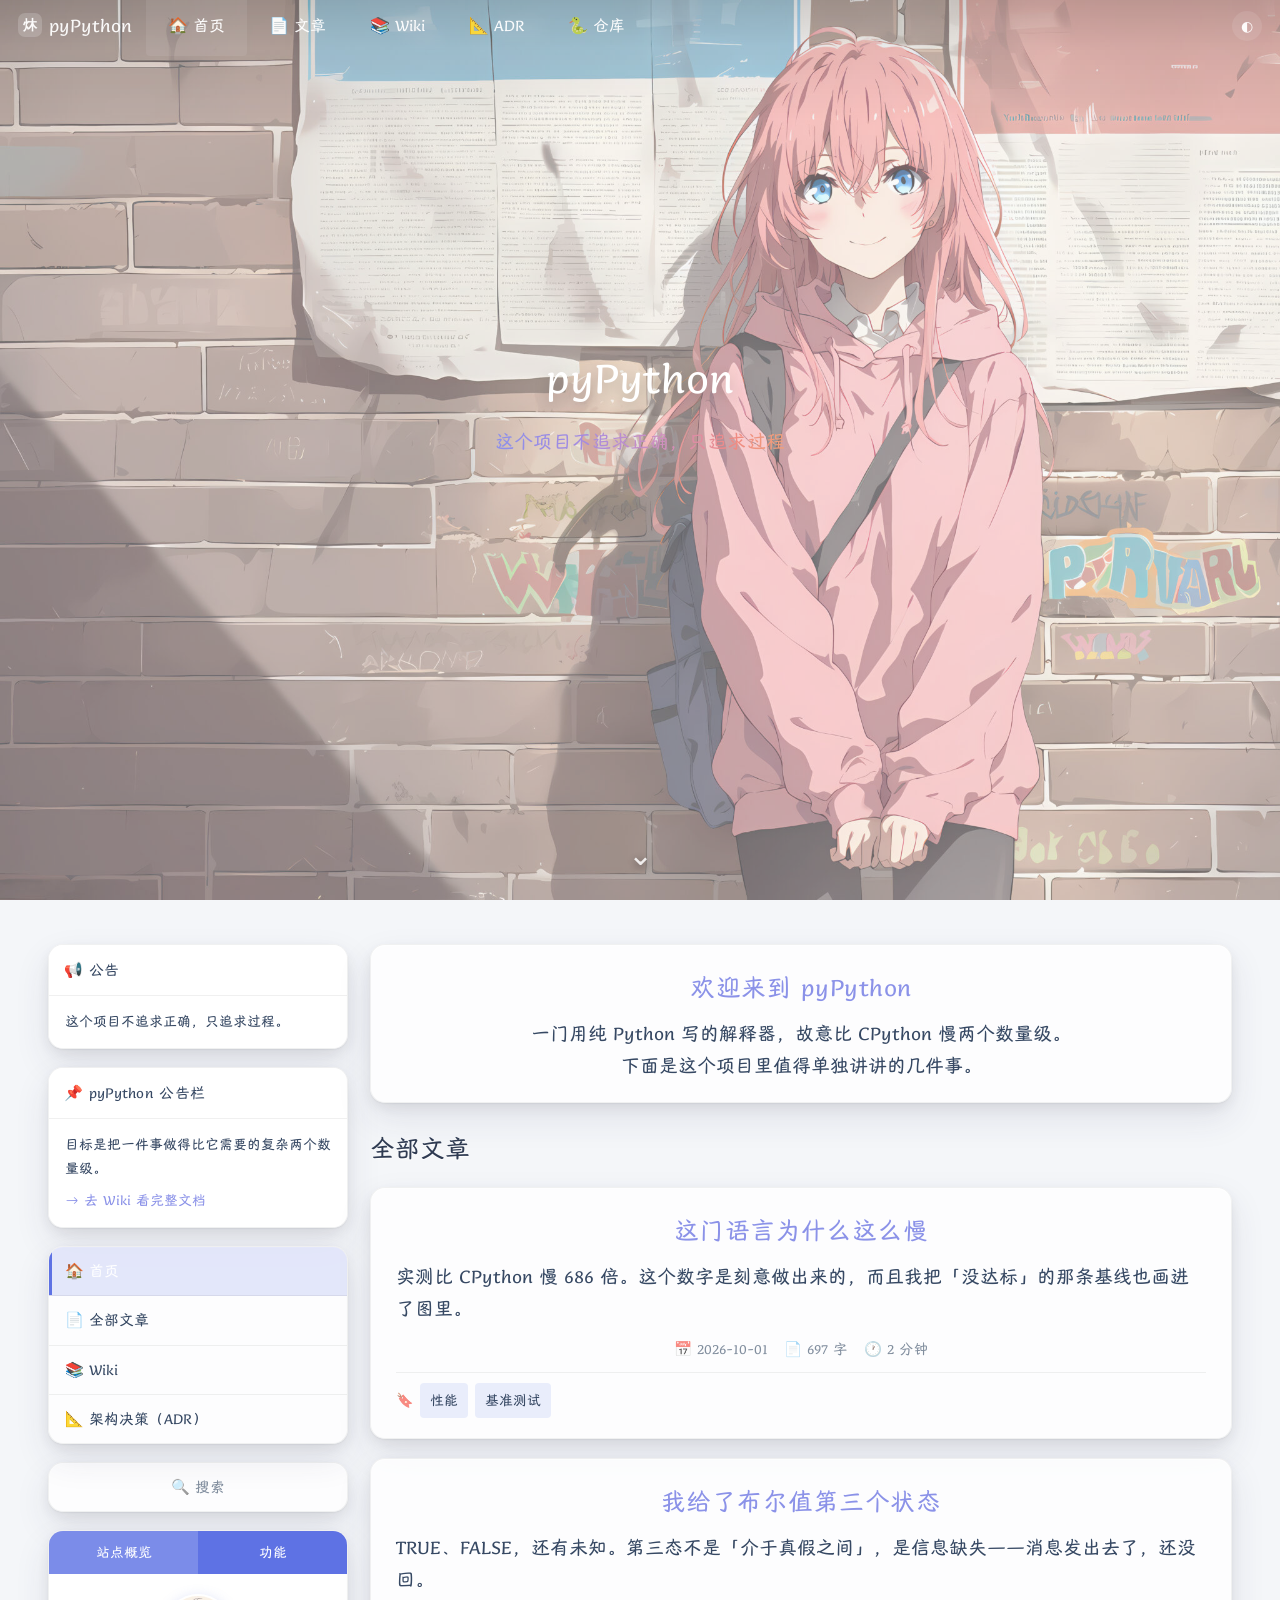
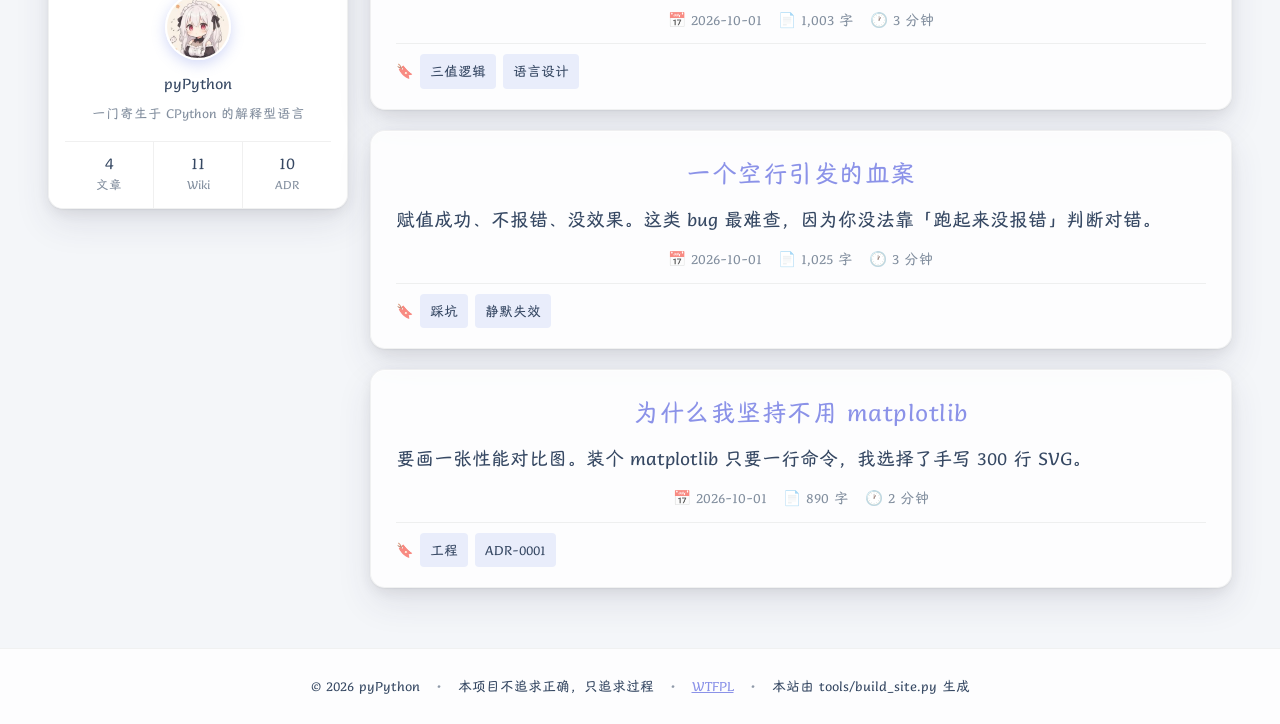
==== commit 46c0dcc3: "左栏概览头像改用站主 GitHub 头像，并删掉左下角多余的浮动头像 上一版理解错了：用户说的"那个头像"指的是左栏「站点概览」里写着「炑」 的圆块，不是左下角。我却在左下角新加了一个浮动头像，两处都" ====
--- a/index.html
+++ b/index.html
@@ -88,7 +88,8 @@
                 <span>功能</span>
             </div>
             <div class="overview-body">
-                <div class="avatar">炑</div>
+                <img class="avatar" src="assets/img/avatar-github.jpg"
+                     alt="Agying3 的头像" width="66" height="66" decoding="async">
                 <div class="overview-name">pyPython</div>
                 <div class="overview-bio">一门寄生于 CPython 的解释型语言</div>
                 <div class="overview-stats">
@@ -165,14 +166,6 @@
 
 </div>
 
-<!-- 左下角浮动头像：站主本人的 GitHub 头像，本地图（#54）。
-     点击回 GitHub 主页 —— 头像本身就是身份入口，做成链接才符合直觉。 -->
-<a class="avatar-fab" href="https://github.com/Agying3"
-   title="Agying3 on GitHub" aria-label="打开 GitHub 主页">
-    <img src="assets/img/avatar-github.jpg" alt="Agying3 的头像"
-         width="68" height="68" decoding="async">
-</a>
-
 
 <footer class="footer">
     © 2026 pyPython
--- a/assets/style.css
+++ b/assets/style.css
@@ -100,9 +100,6 @@
                          0 8px 20px rgba(0, 0, 0, .09),
                          0 1px 2px rgba(0, 0, 0, .06);
 
-    /* 左下角浮动头像尺寸（#54）：56px 时缩略图里认不出人物，实测 68px 才够看 */
-    --avatar-size: 68px;
-
     --bg-body: #f4f6f9;
     --text: #364863;                           /* 浅色底上的正文，参考站 --text */
     --text-sub: rgba(54, 72, 99, .62);
@@ -633,20 +630,32 @@
     -webkit-backdrop-filter: none;
 }
 
+/* 站点概览的头像：站主本人的 GitHub 头像（#55）。
+   #55「我是说那个「炑」的头像啊」
+   {
+     曾出现：用户说"头像用我 GitHub 的头像"，我做成了左下角常驻浮动头像，
+             左栏「站点概览」里那个「炑」字仍然还在
+     根因：我把"头像"理解成"页面上缺一个头像"，而用户指的是**已有的那个**
+           —— 左栏概览卡片里写着「炑」的圆块。改东西之前应当先问
+           "页面上现在有几个头像、指的是哪一个"，而不是自己挑一个位置新加
+     修法：左下角浮动块整块删掉；这个 .avatar 从"渐变底 + 炑字"改成装图片
+     教训：**用户说"那个 X"的时候，X 是页面上已经存在的东西。**
+           先定位他指的那一个，再改；不要新增一个你以为的"那个"。
+   }
+
+   {图：assets/img/avatar-github.jpg，从 GitHub（Agying3）下载后随站发布。
+     不引外链的理由同 #54：零依赖、断网不裂图、少一次跨域跳转。
+     换头像覆盖这一个文件即可} */
 .avatar {
+    display: block;
     width: 66px;
     height: 66px;
     border-radius: 50%;
     margin: 0 auto 10px;
-    background: linear-gradient(135deg, var(--theme), #8a9bf0);
-    color: #fff;
-    display: flex;
-    align-items: center;
-    justify-content: center;
-    font-family: var(--font-head);
-    font-size: 28px;
-    font-weight: 400;
-    box-shadow: 0 4px 14px rgba(var(--theme-rgb), .4);
+    object-fit: cover;
+    background: rgba(255, 255, 255, .6);   /* 图片未加载时的兜底底片 */
+    border: 2px solid rgba(255, 255, 255, .85);
+    box-shadow: 0 4px 14px rgba(var(--theme-rgb), .28);
 }
 
 .overview-name {
@@ -685,57 +694,6 @@
     font-weight: 600;
     color: var(--text);
     line-height: 1.3;
-}
-
-/* 左下角浮动头像：站主本人的 GitHub 头像（Agying3）。
-   #50「左下角怎么又有个人头像」→ #54「头像用我 GitHub 的头像呀」
-   {
-     #50 那次的错误是"凭印象造了一个装饰物"（紫色「炑」字球）。
-     参考站那个位置是 Live2D 看板娘，不是头像；但那不代表这里不能有人像 ——
-     用户要的是**他自己的**头像，这是明确指令，不是我的臆想
-     做法：把 GitHub 头像下载到 assets/img/avatar-github.jpg 随站发布。
-     为什么不直接 <img src="https://github.com/Agying3.png">：
-       1) ADR-0001 零第三方依赖；2) 断网/被墙时外链会变成裂图，
-          而这是常驻装饰，裂了就一直裂着；
-       3) GitHub 头像接口会 302 到 avatars.githubusercontent.com，
-          多一次跨域跳转，慢
-     要换头像：覆盖这一个文件即可，CSS 不用动
-   } */
-.avatar-fab {
-    position: fixed;
-    left: 18px;
-    bottom: 18px;
-    z-index: 90;
-    display: block;
-    width: var(--avatar-size);
-    height: var(--avatar-size);
-    border-radius: 50%;
-    overflow: hidden;
-    border: 2px solid rgba(255, 255, 255, .9);
-    box-shadow: var(--shadow-lift);
-    transition: transform .3s ease, box-shadow .3s ease;
-}
-
-.avatar-fab img {
-    display: block;
-    width: 100%;
-    height: 100%;
-    object-fit: cover;
-}
-
-.avatar-fab:hover {
-    transform: translateY(-3px) scale(1.04);
-    box-shadow: var(--shadow-lift-hover);
-}
-
-.avatar-fab:focus-visible {
-    outline: 2px solid var(--theme);
-    outline-offset: 3px;
-}
-
-@media (prefers-reduced-motion: reduce) {
-    .avatar-fab { transition: none; }
-    .avatar-fab:hover { transform: none; }
 }
 
 /* ---------------------------------------------------------------- 文章卡片
@@ -1085,12 +1043,7 @@
 }
 
 @media (max-width: 560px) {
-    :root {
-        --hero-size: 34px;
-        /* 手机上 68px 的常驻头像会压住正文，缩到 44px 并贴近边角 */
-        --avatar-size: 44px;
-    }
-    .avatar-fab { left: 10px; bottom: 10px; }
+    :root { --hero-size: 34px; }
     .navbar { padding: 0 10px; }
     .navbar .brand .name { display: none; }
     .navbar .nav-links a { padding: 12px 10px; font-size: 14px; }
